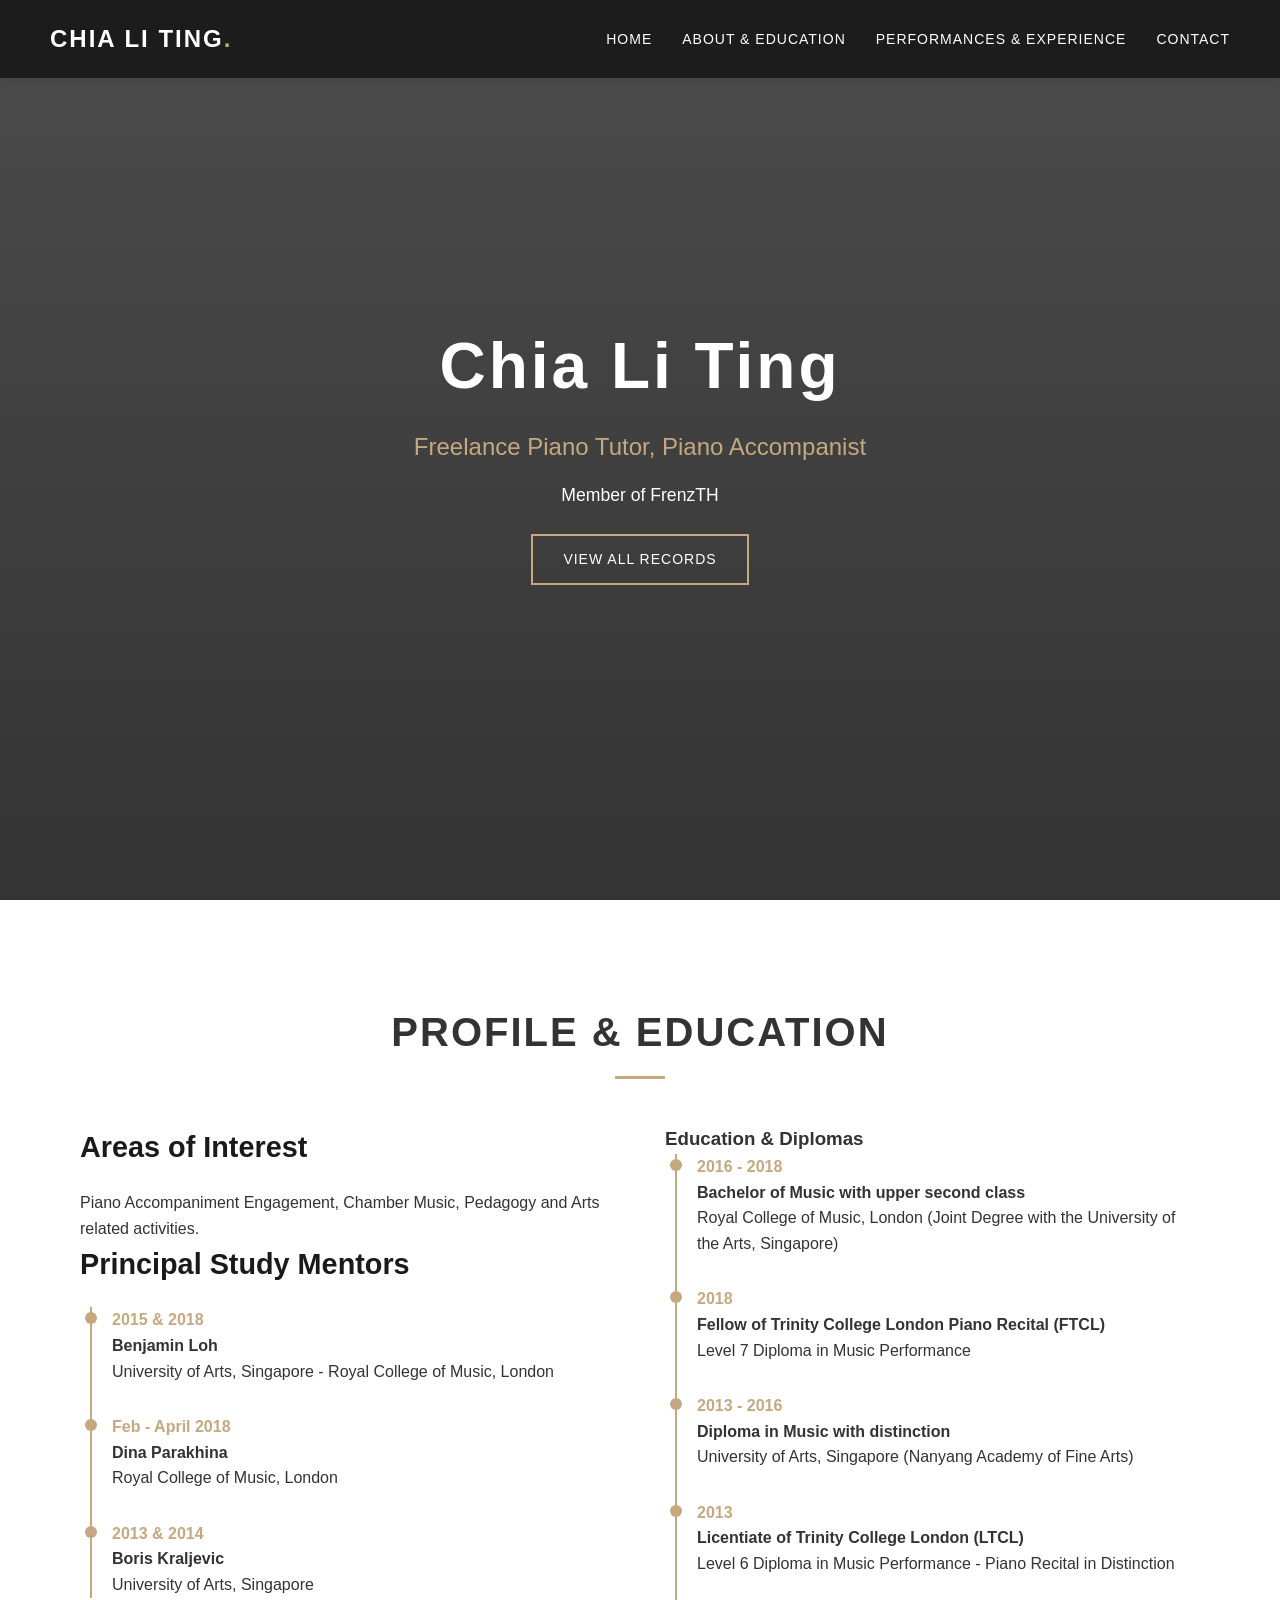
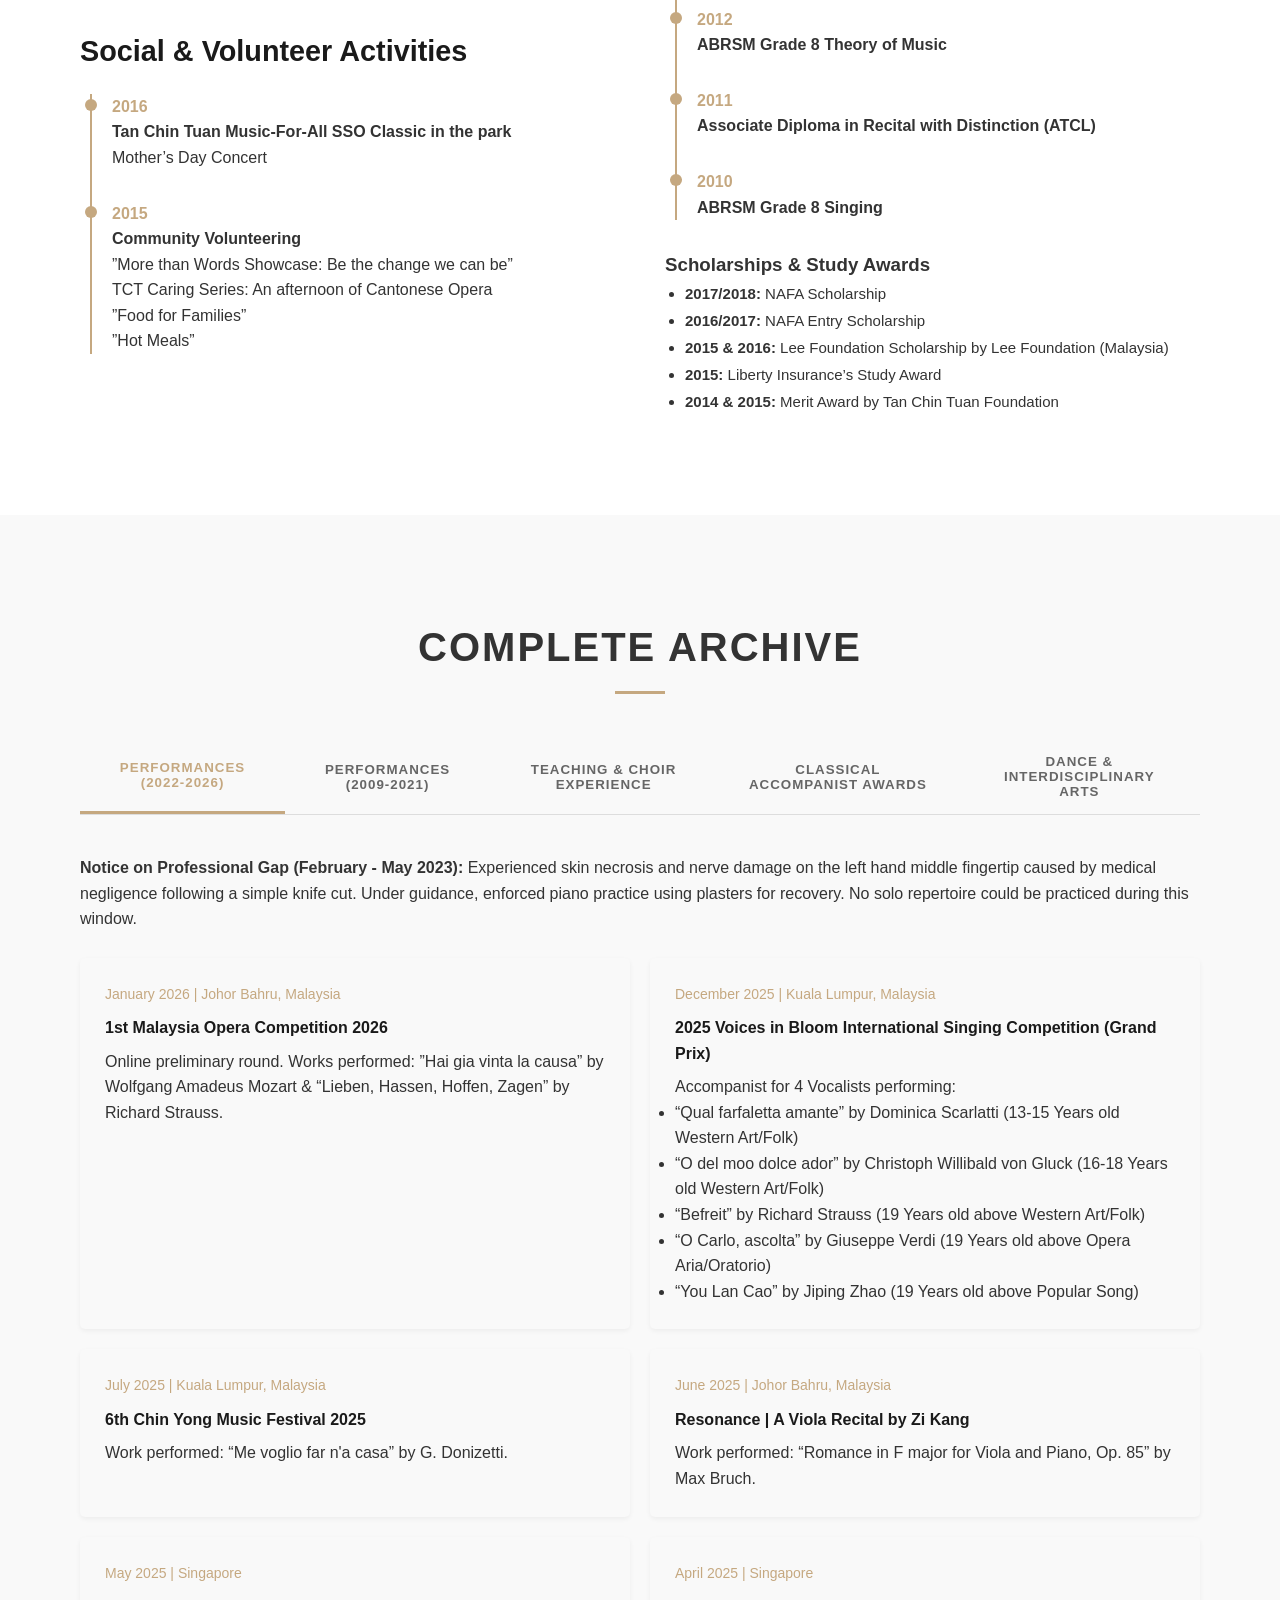
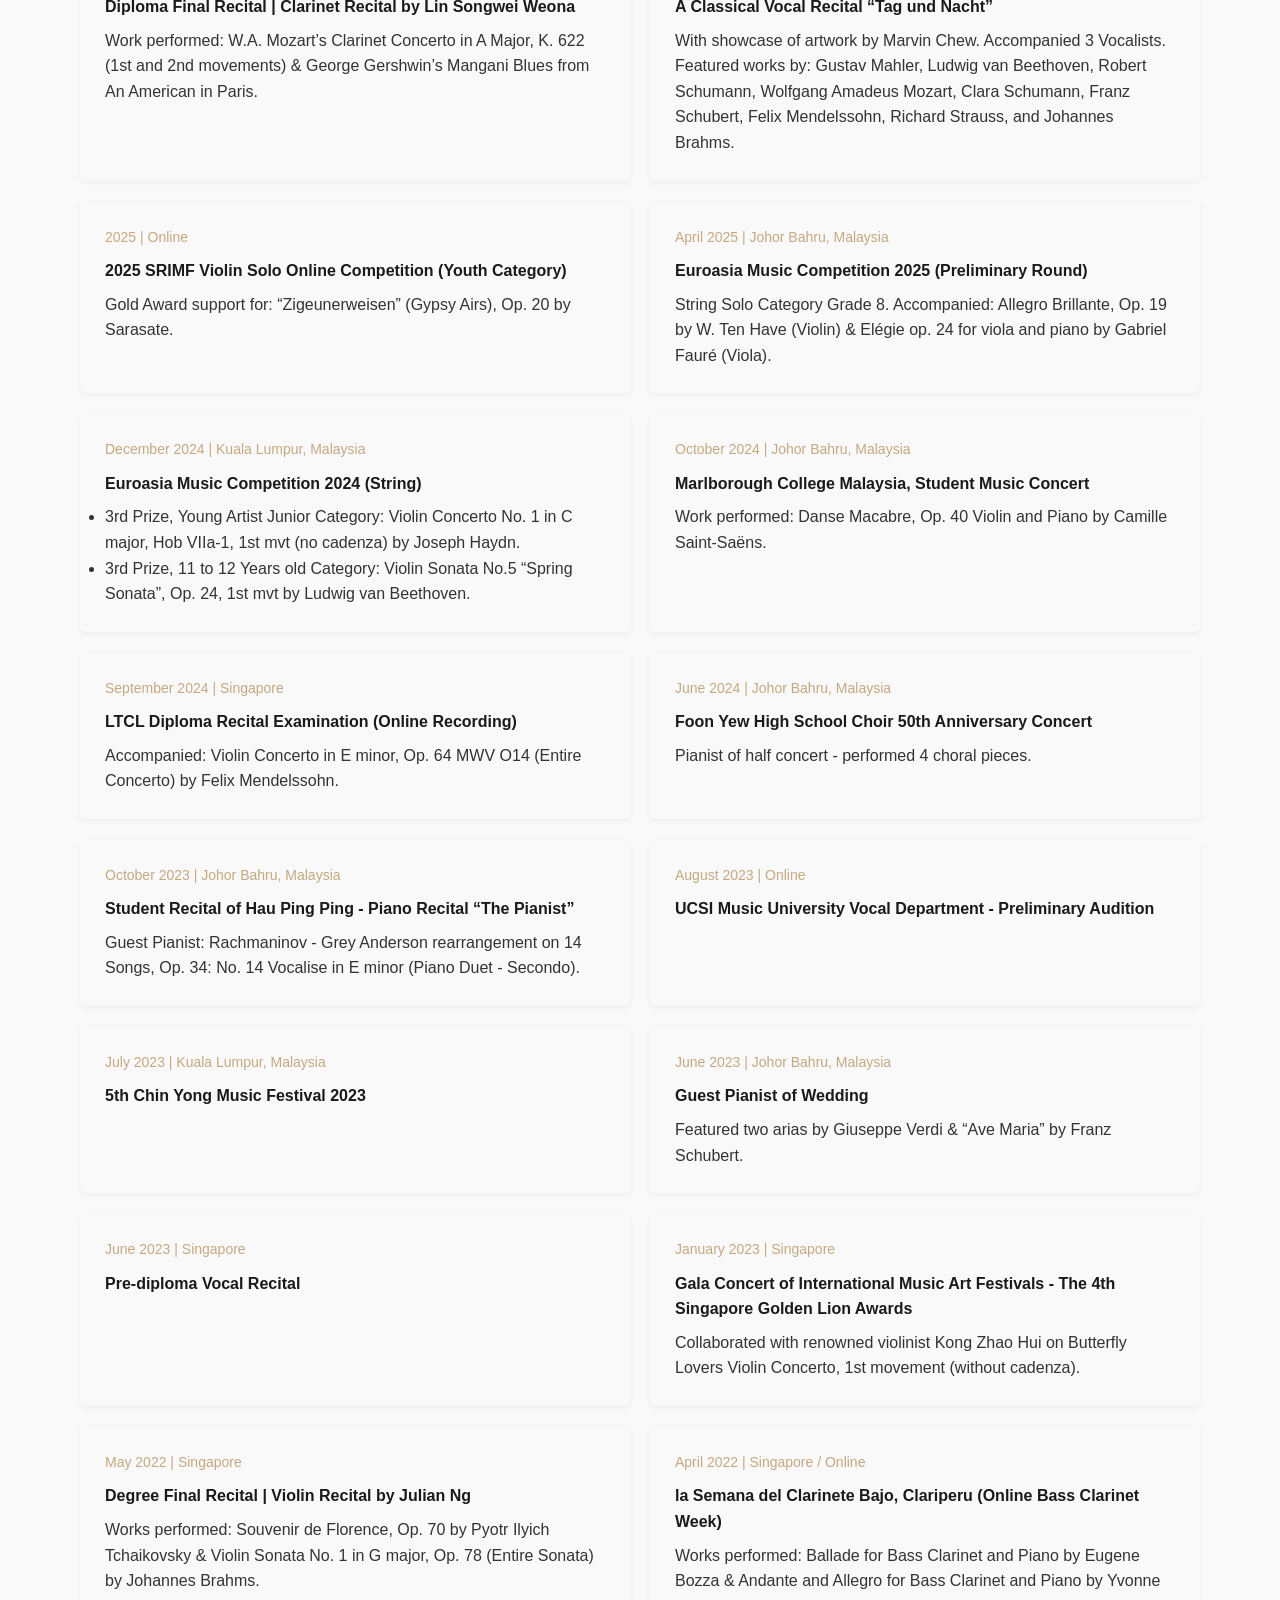
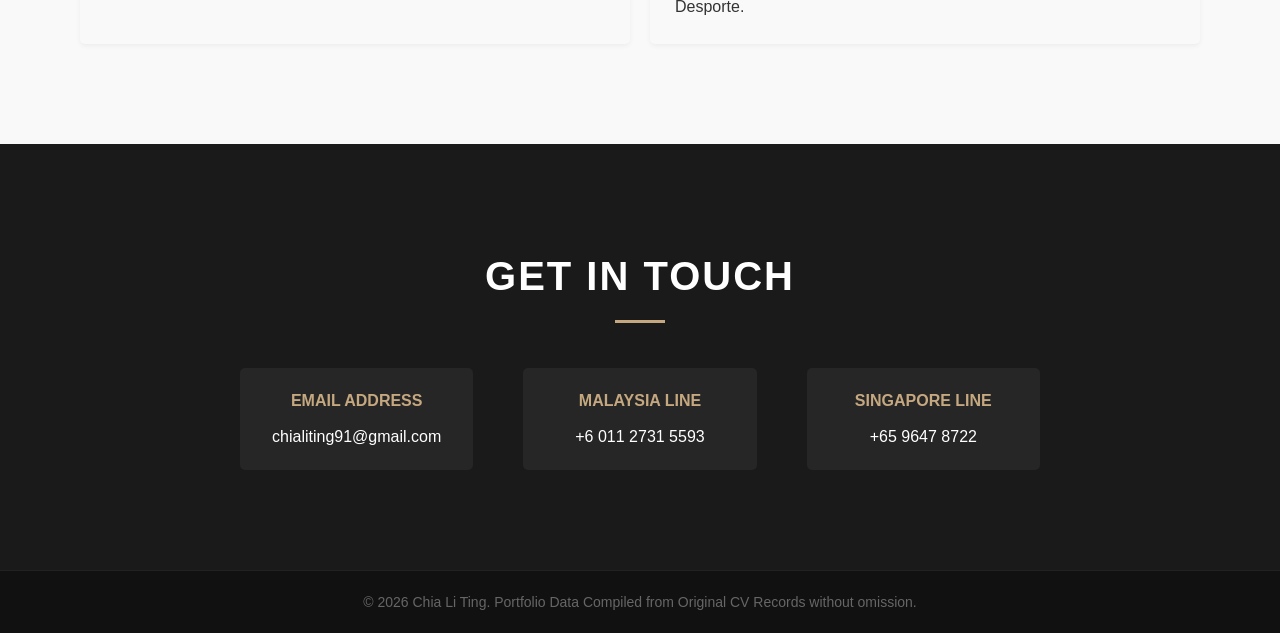
==== index.html @ 278cecd5 "Rename portfolio_lt.html to index.html" ====
<!DOCTYPE html>
<html lang="en">
<head>
    <meta charset="UTF-8">
    <meta name="viewport" content="width=device-width, initial-scale=1.0">
    <title>Chia Li Ting | Freelance Piano Tutor & Piano Accompanist</title>
    <link rel="stylesheet" href="portfolio_lt.css">
</head>
<body>

    <nav>
        <div class="logo">CHIA LI TING<span>.</span></div>
        <ul>
            <li><a href="#hero">Home</a></li>
            <li><a href="#about">About & Education</a></li>
            <li><a href="#portfolio">Performances & Experience</a></li>
            <li><a href="#contact">Contact</a></li>
        </ul>
    </nav>

    <section id="hero" class="hero">
        <div class="hero-content">
            <h1>Chia Li Ting</h1>
            <p>Freelance Piano Tutor, Piano Accompanist</p>
            <p style="font-size: 1.1rem; color: #fff; margin-top: -15px; margin-bottom: 25px;">Member of FrenzTH</p>
            <a href="#portfolio" class="btn">View All Records</a>
        </div>
    </section>

    <section id="about">
        <h2 class="section-title">Profile & Education</h2>
        <div class="about-container">
            <div class="about-text">
                <h3>Areas of Interest</h3>
                <p>Piano Accompaniment Engagement, Chamber Music, Pedagogy and Arts related activities.</p>
                
                <h3>Principal Study Mentors</h3>
                <div class="timeline" style="margin-top: 15px;">
                    <div class="timeline-item">
                        <span class="time">2015 & 2018</span>
                        <h4>Benjamin Loh</h4>
                        <p>University of Arts, Singapore - Royal College of Music, London</p>
                    </div>
                    <div class="timeline-item">
                        <span class="time">Feb - April 2018</span>
                        <h4>Dina Parakhina</h4>
                        <p>Royal College of Music, London</p>
                    </div>
                    <div class="timeline-item">
                        <span class="time">2013 & 2014</span>
                        <h4>Boris Kraljevic</h4>
                        <p>University of Arts, Singapore</p>
                    </div>
                </div>

                <h3>Social & Volunteer Activities</h3>
                <div class="timeline" style="margin-top: 15px;">
                    <div class="timeline-item">
                        <span class="time">2016</span>
                        <h4>Tan Chin Tuan Music-For-All SSO Classic in the park</h4>
                        <p>Mother’s Day Concert</p>
                    </div>
                    <div class="timeline-item">
                        <span class="time">2015</span>
                        <h4>Community Volunteering</h4>
                        <p>”More than Words Showcase: Be the change we can be”</p>
                        <p>TCT Caring Series: An afternoon of Cantonese Opera</p>
                        <p>”Food for Families”</p>
                        <p>”Hot Meals”</p>
                    </div>
                </div>
            </div>
            
            <div>
                <h3>Education & Diplomas</h3>
                <div class="timeline">
                    <div class="timeline-item">
                        <span class="time">2016 - 2018</span>
                        <h4>Bachelor of Music with upper second class</h4>
                        <p>Royal College of Music, London (Joint Degree with the University of the Arts, Singapore)</p>
                    </div>
                    <div class="timeline-item">
                        <span class="time">2018</span>
                        <h4>Fellow of Trinity College London Piano Recital (FTCL)</h4>
                        <p>Level 7 Diploma in Music Performance</p>
                    </div>
                    <div class="timeline-item">
                        <span class="time">2013 - 2016</span>
                        <h4>Diploma in Music with distinction</h4>
                        <p>University of Arts, Singapore (Nanyang Academy of Fine Arts)</p>
                    </div>
                    <div class="timeline-item">
                        <span class="time">2013</span>
                        <h4>Licentiate of Trinity College London (LTCL)</h4>
                        <p>Level 6 Diploma in Music Performance - Piano Recital in Distinction</p>
                    </div>
                    <div class="timeline-item">
                        <span class="time">2012</span>
                        <h4>ABRSM Grade 8 Theory of Music</h4>
                    </div>
                    <div class="timeline-item">
                        <span class="time">2011</span>
                        <h4>Associate Diploma in Recital with Distinction (ATCL)</h4>
                    </div>
                    <div class="timeline-item">
                        <span class="time">2010</span>
                        <h4>ABRSM Grade 8 Singing</h4>
                    </div>
                </div>

                <h3>Scholarships & Study Awards</h3>
                <ul style="margin-left: 20px; font-size: 15px; line-height: 1.8;">
                    <li><strong>2017/2018:</strong> NAFA Scholarship</li>
                    <li><strong>2016/2017:</strong> NAFA Entry Scholarship</li>
                    <li><strong>2015 & 2016:</strong> Lee Foundation Scholarship by Lee Foundation (Malaysia)</li>
                    <li><strong>2015:</strong> Liberty Insurance’s Study Award</li>
                    <li><strong>2014 & 2015:</strong> Merit Award by Tan Chin Tuan Foundation</li>
                </ul>
            </div>
        </div>
    </section>

    <section id="portfolio" style="background-color: var(--light-bg);">
        <h2 class="section-title">Complete Archive</h2>
        
        <div class="tabs-container">
            <div class="tabs">
                <button class="tab-btn active" onclick="openTab(event, 'collabs-26-22')">Performances (2022-2026)</button>
                <button class="tab-btn" onclick="openTab(event, 'collabs-21-09')">Performances (2009-2021)</button>
                <button class="tab-btn" onclick="openTab(event, 'teaching-choir')">Teaching & Choir Experience</button>
                <button class="tab-btn" onclick="openTab(event, 'classical-singing-awards')">Classical Accompanist Awards</button>
                <button class="tab-btn" onclick="openTab(event, 'dance-pop')">Dance & Interdisciplinary Arts</button>
            </div>

            <div id="collabs-26-22" class="tab-content active">
                <div class="alert-card">
                    <strong>Notice on Professional Gap (February - May 2023):</strong> Experienced skin necrosis and nerve damage on the left hand middle fingertip caused by medical negligence following a simple knife cut. Under guidance, enforced piano practice using plasters for recovery. No solo repertoire could be practiced during this window.
                </div>
                <br>
                <div class="grid-list">
                    <div class="card">
                        <div class="card-meta">January 2026 | Johor Bahru, Malaysia</div>
                        <h4>1st Malaysia Opera Competition 2026</h4>
                        <p>Online preliminary round. Works performed: ”Hai gia vinta la causa” by Wolfgang Amadeus Mozart & “Lieben, Hassen, Hoffen, Zagen” by Richard Strauss.</p>
                    </div>
                    <div class="card">
                        <div class="card-meta">December 2025 | Kuala Lumpur, Malaysia</div>
                        <h4>2025 Voices in Bloom International Singing Competition (Grand Prix)</h4>
                        <p>Accompanist for 4 Vocalists performing:</p>
                        <ul>
                            <li>“Qual farfaletta amante” by Dominica Scarlatti (13-15 Years old Western Art/Folk)</li>
                            <li>“O del moo dolce ador” by Christoph Willibald von Gluck (16-18 Years old Western Art/Folk)</li>
                            <li>“Befreit” by Richard Strauss (19 Years old above Western Art/Folk)</li>
                            <li>“O Carlo, ascolta” by Giuseppe Verdi (19 Years old above Opera Aria/Oratorio)</li>
                            <li>“You Lan Cao” by Jiping Zhao (19 Years old above Popular Song)</li>
                        </ul>
                    </div>
                    <div class="card">
                        <div class="card-meta">July 2025 | Kuala Lumpur, Malaysia</div>
                        <h4>6th Chin Yong Music Festival 2025</h4>
                        <p>Work performed: “Me voglio far n'a casa” by G. Donizetti.</p>
                    </div>
                    <div class="card">
                        <div class="card-meta">June 2025 | Johor Bahru, Malaysia</div>
                        <h4>Resonance | A Viola Recital by Zi Kang</h4>
                        <p>Work performed: “Romance in F major for Viola and Piano, Op. 85” by Max Bruch.</p>
                    </div>
                    <div class="card">
                        <div class="card-meta">May 2025 | Singapore</div>
                        <h4>Diploma Final Recital | Clarinet Recital by Lin Songwei Weona</h4>
                        <p>Work performed: W.A. Mozart’s Clarinet Concerto in A Major, K. 622 (1st and 2nd movements) & George Gershwin’s Mangani Blues from An American in Paris.</p>
                    </div>
                    <div class="card">
                        <div class="card-meta">April 2025 | Singapore</div>
                        <h4>A Classical Vocal Recital “Tag und Nacht”</h4>
                        <p>With showcase of artwork by Marvin Chew. Accompanied 3 Vocalists. Featured works by: Gustav Mahler, Ludwig van Beethoven, Robert Schumann, Wolfgang Amadeus Mozart, Clara Schumann, Franz Schubert, Felix Mendelssohn, Richard Strauss, and Johannes Brahms.</p>
                    </div>
                    <div class="card">
                        <div class="card-meta">2025 | Online</div>
                        <h4>2025 SRIMF Violin Solo Online Competition (Youth Category)</h4>
                        <p>Gold Award support for: “Zigeunerweisen” (Gypsy Airs), Op. 20 by Sarasate.</p>
                    </div>
                    <div class="card">
                        <div class="card-meta">April 2025 | Johor Bahru, Malaysia</div>
                        <h4>Euroasia Music Competition 2025 (Preliminary Round)</h4>
                        <p>String Solo Category Grade 8. Accompanied: Allegro Brillante, Op. 19 by W. Ten Have (Violin) & Elégie op. 24 for viola and piano by Gabriel Fauré (Viola).</p>
                    </div>
                    <div class="card">
                        <div class="card-meta">December 2024 | Kuala Lumpur, Malaysia</div>
                        <h4>Euroasia Music Competition 2024 (String)</h4>
                        <ul>
                            <li>3rd Prize, Young Artist Junior Category: Violin Concerto No. 1 in C major, Hob VIIa-1, 1st mvt (no cadenza) by Joseph Haydn.</li>
                            <li>3rd Prize, 11 to 12 Years old Category: Violin Sonata No.5 “Spring Sonata”, Op. 24, 1st mvt by Ludwig van Beethoven.</li>
                        </ul>
                    </div>
                    <div class="card">
                        <div class="card-meta">October 2024 | Johor Bahru, Malaysia</div>
                        <h4>Marlborough College Malaysia, Student Music Concert</h4>
                        <p>Work performed: Danse Macabre, Op. 40 Violin and Piano by Camille Saint-Saëns.</p>
                    </div>
                    <div class="card">
                        <div class="card-meta">September 2024 | Singapore</div>
                        <h4>LTCL Diploma Recital Examination (Online Recording)</h4>
                        <p>Accompanied: Violin Concerto in E minor, Op. 64 MWV O14 (Entire Concerto) by Felix Mendelssohn.</p>
                    </div>
                    <div class="card">
                        <div class="card-meta">June 2024 | Johor Bahru, Malaysia</div>
                        <h4>Foon Yew High School Choir 50th Anniversary Concert</h4>
                        <p>Pianist of half concert - performed 4 choral pieces.</p>
                    </div>
                    <div class="card">
                        <div class="card-meta">October 2023 | Johor Bahru, Malaysia</div>
                        <h4>Student Recital of Hau Ping Ping - Piano Recital “The Pianist”</h4>
                        <p>Guest Pianist: Rachmaninov - Grey Anderson rearrangement on 14 Songs, Op. 34: No. 14 Vocalise in E minor (Piano Duet - Secondo).</p>
                    </div>
                    <div class="card">
                        <div class="card-meta">August 2023 | Online</div>
                        <h4>UCSI Music University Vocal Department - Preliminary Audition</h4>
                    </div>
                    <div class="card">
                        <div class="card-meta">July 2023 | Kuala Lumpur, Malaysia</div>
                        <h4>5th Chin Yong Music Festival 2023</h4>
                    </div>
                    <div class="card">
                        <div class="card-meta">June 2023 | Johor Bahru, Malaysia</div>
                        <h4>Guest Pianist of Wedding</h4>
                        <p>Featured two arias by Giuseppe Verdi & “Ave Maria” by Franz Schubert.</p>
                    </div>
                    <div class="card">
                        <div class="card-meta">June 2023 | Singapore</div>
                        <h4>Pre-diploma Vocal Recital</h4>
                    </div>
                    <div class="card">
                        <div class="card-meta">January 2023 | Singapore</div>
                        <h4>Gala Concert of International Music Art Festivals - The 4th Singapore Golden Lion Awards</h4>
                        <p>Collaborated with renowned violinist Kong Zhao Hui on Butterfly Lovers Violin Concerto, 1st movement (without cadenza).</p>
                    </div>
                    <div class="card">
                        <div class="card-meta">May 2022 | Singapore</div>
                        <h4>Degree Final Recital | Violin Recital by Julian Ng</h4>
                        <p>Works performed: Souvenir de Florence, Op. 70 by Pyotr Ilyich Tchaikovsky & Violin Sonata No. 1 in G major, Op. 78 (Entire Sonata) by Johannes Brahms.</p>
                    </div>
                    <div class="card">
                        <div class="card-meta">April 2022 | Singapore / Online</div>
                        <h4>la Semana del Clarinete Bajo, Clariperu (Online Bass Clarinet Week)</h4>
                        <p>Works performed: Ballade for Bass Clarinet and Piano by Eugene Bozza & Andante and Allegro for Bass Clarinet and Piano by Yvonne Desporte.</p>
                    </div>
                </div>
            </div>

            <div id="collabs-21-09" class="tab-content">
                <div class="grid-list">
                    <div class="card">
                        <div class="card-meta">2021 | Singapore</div>
                        <h4>A level Music Examination</h4>
                        <p>Works performed: Clarinet Concerto No. 1, Op. 36 by Franz Krommer & Clarinet Sonata, Op. 38 by Felix Draeseke.</p>
                    </div>
                    <div class="card">
                        <div class="card-meta">May 2020 | Singapore</div>
                        <h4>Degree Final Recital | Violin Recital by Nattawat Luantampol</h4>
                        <p>Works performed: Violin Concerto in D major, Op. 35 (Entire Concerto) by Piotr Ilyich Tchaikovsky & Violin Sonata No. 7 in C minor, Op. 30 No. 2 (Entire Sonata) by Ludwig van Beethoven.</p>
                    </div>
                    <div class="card">
                        <div class="card-meta">January 2020 | Singapore</div>
                        <h4>NAFA Chamber Platform</h4>
                        <p>Work performed: Suite from L’Histoire du soldat (A Soldier’s Tale) by Igor Stravinsky.</p>
                    </div>
                    <div class="card">
                        <div class="card-meta">August 2019 | Singapore</div>
                        <h4>New Music Concert | New Horizons</h4>
                        <ul>
                            <li>Harpsichordist: Septet for cembalo, flute, 2 clarinets, violin, viola and cello by Schnittke.</li>
                            <li>Soloist: Ego for solo piano and ensemble by Goi Ywei Chern.</li>
                        </ul>
                    </div>
                    <div class="card">
                        <div class="card-meta">May 2019 | Singapore</div>
                        <h4>Vocal Recital | “The Ascending Larks”</h4>
                        <p>Collaborated with 6 vocalists featuring Italian, French and Czech Arias, Italian Art Songs, Chinese Art Songs, Korean Art Song and English Art Song.</p>
                    </div>
                    <div class="card">
                        <div class="card-meta">May 2019 | Singapore</div>
                        <h4>Violin Examination</h4>
                        <p>Works performed: Rhapsody No. 1 for Violin and Piano by Béla Bartók & Violin Concerto in D minor, Op. 47 (Entire Concerto) by Jean Sibelius.</p>
                    </div>
                    <div class="card">
                        <div class="card-meta">January 2019 | Singapore</div>
                        <h4>NAFA-Kris Foundation Fund Concerto Competition (Final)</h4>
                        <p>Piano Concerto in G major, M. 83 by Maurice Ravel.</p>
                    </div>
                    <div class="card">
                        <div class="card-meta">December 2018 | Singapore</div>
                        <h4>Chamber Recital Series - Contrasts</h4>
                        <p>Works performed:</p>
                        <ul>
                            <li>Trio for Clarinet, Violin and Piano in G minor by Aram Khachaturian</li>
                            <li>Contrasts (Sz. 111, BB 116) by Béla Bartók</li>
                            <li>Suite for Violin, Clarinet and Piano, Op. 156b by Darius Milhaud</li>
                            <li>Hands Held by David John Roche</li>
                            <li>Trio for Clarinet, Violin, and Piano & Shopping Centre in December by Goi Ywei Chern</li>
                        </ul>
                    </div>
                    <div class="card">
                        <div class="card-meta">November 2018 | Singapore</div>
                        <h4>Voce Di Mare Annual Concert</h4>
                        <p>Featured 3 choir songs, including “Yellow River Cantata”, accompanied by 2 pianos, by Sin Sing Hai (Secondo).</p>
                    </div>
                    <div class="card">
                        <div class="card-meta">September 2018 | Singapore</div>
                        <h4>NAFA String Music Platform</h4>
                        <p>Work performed: Carmen Fantasy, Op. 25 by Pablo de Sarasate.</p>
                    </div>
                    <div class="card">
                        <div class="card-meta">January 2018 | Singapore</div>
                        <h4>NAFA Music Platform (String)</h4>
                        <p>Work performed: Piano Trio No.2 in E minor, Op. 67, 4th movement: Allegretto by Dmitri Shostakovich.</p>
                    </div>
                    <div class="card">
                        <div class="card-meta">September 2017 | Singapore</div>
                        <h4>NAFA New Composition Music Platform</h4>
                        <p>Work performed: I Felt A Funeral, In My Brain by Goi Ywei Chern (Voice & Prepared Piano).</p>
                    </div>
                    <div class="card">
                        <div class="card-meta">June 2017 | Singapore</div>
                        <h4>Sensory Overture Vol I (Presented by AEIOU)</h4>
                        <p>Culinary and Musical Gala Vocal Recital with 5 vocalists. Featured Italian, French and German Art Songs, and Arias by W.A. Mozart, Giacomo Puccini, Luigi Denza, and Georges Bizet.</p>
                    </div>
                    <div class="card">
                        <div class="card-meta">May 2017 | Singapore</div>
                        <h4>Tan Hooi Song Concert</h4>
                        <p>Accompanied: “Se il mio nome” (Il Barbiere di Siviglia), “Maria” (West Side Story), and “Quanto e Bella, quanto e Cara” (L’elisir d’amore).</p>
                    </div>
                    <div class="card">
                        <div class="card-meta">January 2017 | Singapore</div>
                        <h4>NAFA-Kris Foundation Fund Concerto Competition</h4>
                        <p><strong>Grand Prize:</strong> Rhapsody No.1 by Béla Bartók.</p>
                    </div>
                    <div class="card">
                        <div class="card-meta">2014 | Johor Bahru, Malaysia</div>
                        <h4>Johor Bahru Chamber Choir 15th Anniversary Concert</h4>
                        <p>Guest pianist for the entire concert framework.</p>
                    </div>
                    <div class="card">
                        <div class="card-meta">2013 - 2016 | NAFA Internal Activities</div>
                        <h4>Nanyang Academy of Fine Arts Internal Showcase Portfolio</h4>
                        <ul>
                            <li>2013 & 2014: The Joy of Playing Together (Piano Duet)</li>
                            <li>Concert Series: Les Biches (Chorus Member)</li>
                            <li>“Gala: Viva Verdi!” (Chorus Member)</li>
                            <li>2014 & 2015: Music Platform - Diploma & Degree High Scorers - Arabesque in C major, Op. 18 by Robert Schumann</li>
                            <li>The Joy of Playing Together (Piano Eight Hands)</li>
                            <li>Concert Series: Magnificat in D major, BWV 243 by J.S. Bach (Harpsichordist)</li>
                            <li>New music concert series: Amazon</li>
                            <li>2015 & 2016: The Joy of Playing Together - Transcendental Etudes, S. 139: No. 9 “Ricordanza” by Franz Liszt</li>
                            <li>Gloria in excelsis Deo, BWV 191 by J.S. Bach (Chorus Member and rehearsal pianist)</li>
                            <li>“Carmen” by Georges Bizet (Rehearsal pianist)</li>
                            <li>2016: NAFA High Scorer’s Concert - The Green Hill by Bert Appermont (Euphonium)</li>
                            <li>NAFA String Music Platform - Intermezzo and Scherzo from FAE Sonata for Violin and Piano by R. Schumann and J. Brahms</li>
                        </ul>
                    </div>
                    <div class="card">
                        <div class="card-meta">Historical Solo & Vocal Recitals (2011 - 2013)</div>
                        <h4>Recital Foundations</h4>
                        <ul>
                            <li>2013: Chia Li Ting’s Piano Recital</li>
                            <li>2012: Vocal Recital | Xavier Kee’s (Baritone) Solo Recital</li>
                            <li>2011: Vocal Recital | Raymond Lee (Tenor) Solo Recital</li>
                        </ul>
                    </div>
                </div>
            </div>

            <div id="teaching-choir" class="tab-content">
                <div class="grid-list">
                    <div class="card">
                        <div class="card-meta">2021 - Present | Singapore & Malaysia</div>
                        <h4>Private Piano Tutor</h4>
                        <p>Instruction conducted inside students' personal residences. Specializations include specialized piano pedagogy, violin student examination accompaniment, and specific coaching for the ABRSM Aural Section module metrics.</p>
                    </div>
                    <div class="card">
                        <div class="card-meta">2018 - 2021 | Singapore</div>
                        <h4>Yamaha Music School Singapore</h4>
                        <p>Institutional Piano Instructor.</p>
                    </div>
                    <div class="card">
                        <div class="card-meta">2013 - 2014 | Singapore</div>
                        <h4>Amoroso Music School</h4>
                        <p>Music Teacher.</p>
                    </div>
                    <div class="card">
                        <div class="card-meta">2011 - 2013 | Johor Bahru, Malaysia</div>
                        <h4>Twelve Notes Music School</h4>
                        <p>Music Teacher.</p>
                    </div>
                    <div class="card">
                        <div class="card-meta">2010 - 2012 | Johor Bahru, Malaysia</div>
                        <h4>Clavier and Opus</h4>
                        <p>Music Instructor.</p>
                    </div>
                    <div class="card">
                        <div class="card-meta">2010 - 2012 | Johor Bahru, Malaysia</div>
                        <h4>Southern Music School</h4>
                        <p>Music Instructor.</p>
                    </div>
                    <div class="card">
                        <div class="card-meta">2014 - 2020 | Singapore & Malaysia Choral History</div>
                        <h4>Choir Rehearsal Pianist Positions</h4>
                        <ul>
                            <li>2017 - 2020: Art Star Choir, Singapore</li>
                            <li>2014 - 2020: Voce di Mare, Singapore</li>
                            <li>2014 - 2017: Choir of Singapore Hainan Hwee Kuan</li>
                            <li>2010 - 2011: Choir of Hakka Association, Johor Bahru, Malaysia</li>
                            <li>2010 - 2011: Greenhill Male Choir, Johor Bahru, Malaysia</li>
                            <li>2009 - 2011: Crescendo Voices (Choir Member)</li>
                        </ul>
                    </div>
                </div>
            </div>

            <div id="classical-singing-awards" class="tab-content">
                <div class="grid-list">
                    <div class="card">
                        <div class="card-meta">2016 | Competition Finalist</div>
                        <h4>UCSI University International Piano Festival & Competition</h4>
                        <p>Finalist in the prestigious Young Artist Category.</p>
                    </div>
                    <div class="card">
                        <div class="card-meta">2009 - 2018 | Multi-Stage National Tracking</div>
                        <h4>Malaysia National Art Songs Singing Competition (Accompanist Framework)</h4>
                        <p>Accompanied singers through full competition configurations across consecutive years:</p>
                        <ul>
                            <li>Preliminary Round - South, North, Central of West Malaysia and East Malaysia Regional Auditions</li>
                            <li>Semi Final Round - Core content matching 1 Western Art Song and 1 Chinese Art Song</li>
                            <li>Final Round - Core content matching 1 Opera Aria and 1 Malaysia Art Song</li>
                            <li>Championship - 1 Free choice implementation</li>
                        </ul>
                    </div>
                    <div class="card">
                        <div class="card-meta">2013 | Regional Distinction</div>
                        <h4>39th Malaysia National Classical Singing Competition (South Region)</h4>
                        <p><strong>Best Accompanist Award</strong> - Organized by Persatuan Nyanyian Korus Viva Muar Johor.</p>
                    </div>
                    <div class="card">
                        <div class="card-meta">2011 | National Distinction</div>
                        <h4>37th Malaysia National Classical Singing Competition</h4>
                        <p><strong>Best Accompanist Award</strong> - Organized by Pertubuhan Nyanyian Rainbow Miri.</p>
                    </div>
                    <div class="card">
                        <div class="card-meta">2009 | National Distinction</div>
                        <h4>35th Malaysia National Classical Singing Competition</h4>
                        <p><strong>Best Accompanist Award</strong> - Organized by Persakutuan Soka Gakkai Malaysia and Pertubuhan Peminat Muzik Johor Bahru.</p>
                    </div>
                    <div class="card">
                        <div class="card-meta">2006 - 2009 | Regional Scholastic Tracking</div>
                        <h4>“MASE” Cup Chinese Independent Schools Chinese Art Songs Singing Competition</h4>
                        <p><strong>Best Accompanist Award</strong> - Spanning the States of Johor, Malacca, and Negeri Sembilan, Malaysia.</p>
                    </div>
                    <div class="card">
                        <div class="card-meta">2006, 2008 & 2009 | Solo and Chorus Accomplishments</div>
                        <h4>National Singing Group Merits</h4>
                        <ul>
                            <li>1st, 3rd, and 4th “Sim Kuang Ming” Cup National Solo Singing Competition (For Secondary School Students)</li>
                            <li>2009: Gold Diploma – Level 1 (Chorus singing in Youth Category) arranged by The Malaysian Choral Eisteddfod</li>
                            <li>2010: Bronze Prize - Pop acapella championship by The Acapella Society Singapore</li>
                        </ul>
                    </div>
                </div>
            </div>

            <div id="dance-pop" class="tab-content">
                <div class="grid-list">
                    <div class="card">
                        <div class="card-meta">2025 Competition Placing</div>
                        <h4>9th Crystal Dance Championship 2025</h4>
                        <ul>
                            <li>Champion | Solo Medalist 35 Years & above - Cha cha & Rumba</li>
                            <li>5th Placing | Solo Rank Medallist 14 years & above - Rumba</li>
                            <li>6th Placing | Solo Rank Medallist 14 years & above - Cha Cha</li>
                        </ul>
                    </div>
                    <div class="card">
                        <div class="card-meta">2024 Competition Placing</div>
                        <h4>8th Crystal Dance Championship 2024</h4>
                        <ul>
                            <li>Champion | Solo Rank Medallist 16 years & above - Cha Cha</li>
                            <li>5th Placing | Solo Rank Medallist 16 years & above - Rumba</li>
                            <li>4th Placing | Solo Medallist 17 years & above - Cha Cha & Rumba</li>
                            <li>Amateur Award - Latin Dancing Bronze Honours</li>
                        </ul>
                    </div>
                    <div class="card">
                        <div class="card-meta">2023 Competition Placing</div>
                        <h4>The DansConnection Open 2023</h4>
                        <ul>
                            <li>Merit Award | Solo Grading Medallist Adult - Cha Cha & Rumba</li>
                            <li>Merit Award | Solo Grading Open Adult - Rumba</li>
                        </ul>
                    </div>
                    <div class="card">
                        <div class="card-meta">2023 Competition Placing</div>
                        <h4>Johor Hibiscus Open Dancesport Championship 2023</h4>
                        <ul>
                            <li>Merit Award | Solo Open Grading Adult - Cha Cha</li>
                            <li>Merit Award | Solo Medallist Grading Adult - Rumba</li>
                            <li>Bronze | Solo Open Grading Adult - Rumba</li>
                        </ul>
                    </div>
                    <div class="card">
                        <div class="card-meta">2022 Competition Placing</div>
                        <h4>6th Crystal Dance Championship 2022</h4>
                        <ul>
                            <li>6th Placing | Solo Medallist 31 years & above - Cha Cha</li>
                            <li>6th Placing | Solo Open 31 years & above - Cha Cha</li>
                        </ul>
                    </div>
                    <div class="card">
                        <div class="card-meta">2024 - Present | Digital Production & Audio Media</div>
                        <h4>Media and Alternate Collaborations</h4>
                        <ul>
                            <li>Pianist for YouTube Channel of Vocalist “Huang Ronghai”</li>
                            <li>April 2025: Interviewed on Spotify Podcast: “The career and Entrepreneurship as a music teacher and piano accompanist”</li>
                            <li>2024 to present: Chinese New Year Song Production with Pop Singer Group <strong>FrenzTH</strong></li>
                        </ul>
                    </div>
                </div>
            </div>
        </div>
    </section>

    <section id="contact" class="contact">
        <h2 class="section-title">Get In Touch</h2>
        <div class="contact-info">
            <div class="contact-item">
                <h4>Email Address</h4>
                <p><a href="mailto:chialiting91@gmail.com" style="color: white; text-decoration: none;">chialiting91@gmail.com</a></p>
            </div>
            <div class="contact-item">
                <h4>Malaysia Line</h4>
                <p>+6 011 2731 5593</p>
            </div>
            <div class="contact-item">
                <h4>Singapore Line</h4>
                <p>+65 9647 8722</p>
            </div>
        </div>
    </section>

    <footer>
        <p>&copy; 2026 Chia Li Ting. Portfolio Data Compiled from Original CV Records without omission.</p>
    </footer>

    <script>
        function openTab(evt, tabName) {
            var i, tabcontent, tablinks;
            tabcontent = document.getElementsByClassName("tab-content");
            for (i = 0; i < tabcontent.length; i++) {
                tabcontent[i].style.display = "none";
                tabcontent[i].classList.remove("active");
            }
            tablinks = document.getElementsByClassName("tab-btn");
            for (i = 0; i < tablinks.length; i++) {
                tablinks[i].classList.remove("active");
            }
            document.getElementById(tabName).style.display = "block";
            document.getElementById(tabName).classList.add("active");
            evt.currentTarget.classList.add("active");
        }
    </script>
</body>
</html>
---- portfolio_lt.css ----
:root {
    --primary-color: #1a1a1a;
    --secondary-color: #c5a880; /* Elegant gold accent */
    --text-color: #333333;
    --light-bg: #f9f9f9;
    --white: #ffffff;
    --gray: #666666;
}

* {
    margin: 0;
    padding: 0;
    box-sizing: border-box;
    font-family: 'Segoe UI', Tahoma, Geneva, Verdana, sans-serif;
    scroll-behavior: smooth;
}

body {
    color: var(--text-color);
    line-height: 1.6;
    background-color: var(--white);
}

/* Navigation */
nav {
    position: fixed;
    top: 0;
    width: 100%;
    background-color: rgba(26, 26, 26, 0.95);
    padding: 20px 50px;
    display: flex;
    justify-content: space-between;
    align-items: center;
    z-index: 1000;
    box-shadow: 0 2px 10px rgba(0,0,0,0.1);
}

.logo {
    color: var(--white);
    font-size: 24px;
    font-weight: bold;
    letter-spacing: 2px;
}

.logo span {
    color: var(--secondary-color);
}

nav ul {
    display: flex;
    list-style: none;
}

nav ul li {
    margin-left: 30px;
}

nav ul li a {
    color: var(--white);
    text-decoration: none;
    font-size: 14px;
    text-transform: uppercase;
    letter-spacing: 1px;
    transition: color 0.3s;
}

nav ul li a:hover {
    color: var(--secondary-color);
}

/* Hero Section */
.hero {
    height: 100vh;
    background: linear-gradient(rgba(0, 0, 0, 0.7), rgba(0, 0, 0, 0.8)), url('https://images.unsplash.com/photo-1520523839897-bd0b52f945a0?q=80&w=1920') no-repeat center center/cover;
    display: flex;
    align-items: center;
    justify-content: center;
    text-align: center;
    color: var(--white);
    padding: 0 20px;
}

.hero-content h1 {
    font-size: 4rem;
    margin-bottom: 10px;
    letter-spacing: 3px;
}

.hero-content p {
    font-size: 1.5rem;
    color: var(--secondary-color);
    margin-bottom: 30px;
    font-weight: 300;
}

.btn {
    display: inline-block;
    padding: 12px 30px;
    background-color: transparent;
    color: var(--white);
    border: 2px solid var(--secondary-color);
    text-decoration: none;
    text-transform: uppercase;
    font-size: 14px;
    letter-spacing: 1px;
    transition: all 0.3s ease;
}

.btn:hover {
    background-color: var(--secondary-color);
    color: var(--primary-color);
}

/* Section Global Settings */
section {
    padding: 100px 80px;
}

.section-title {
    text-align: center;
    font-size: 2.5rem;
    margin-bottom: 60px;
    position: relative;
    text-transform: uppercase;
    letter-spacing: 2px;
}

.section-title::after {
    content: '';
    position: absolute;
    bottom: -15px;
    left: 50%;
    transform: translateX(-50%);
    width: 50px;
    height: 3px;
    background-color: var(--secondary-color);
}

/* About & Education */
.about-container {
    display: grid;
    grid-template-columns: 1fr 1fr;
    gap: 50px;
    max-width: 1200px;
    margin: 0 auto;
}

.about-text h3 {
    font-size: 1.8rem;
    margin-bottom: 20px;
    color: var(--primary-color);
}

.interests-tags {
    margin-top: 20px;
}

.tag {
    display: inline-block;
    background-color: var(--light-bg);
    padding: 6px 15px;
    margin: 5px;
    border-radius: 20px;
    font-size: 14px;
    border: 1px solid #ddd;
}

/* Timeline / Education Styling */
.timeline {
    border-left: 2px solid var(--secondary-color);
    padding-left: 20px;
    margin-left: 10px;
}

.timeline-item {
    position: relative;
    margin-bottom: 30px;
}

.timeline-item::before {
    content: '';
    position: absolute;
    left: -27px;
    top: 5px;
    width: 12px;
    height: 12px;
    border-radius: 50%;
    background-color: var(--secondary-color);
}

.time {
    font-weight: bold;
    color: var(--secondary-color);
}

/* Experience & Achievements Tabs */
.tabs-container {
    max-width: 1200px;
    margin: 0 auto;
}

.tabs {
    display: flex;
    justify-content: center;
    list-style: none;
    margin-bottom: 40px;
    border-bottom: 1px solid #ddd;
}

.tab-btn {
    padding: 15px 30px;
    cursor: pointer;
    font-weight: bold;
    text-transform: uppercase;
    letter-spacing: 1px;
    background: none;
    border: none;
    color: var(--gray);
    transition: all 0.3s;
}

.tab-btn.active, .tab-btn:hover {
    color: var(--secondary-color);
    border-bottom: 3px solid var(--secondary-color);
}

.tab-content {
    display: none;
}

.tab-content.active {
    display: block;
}

.grid-list {
    display: grid;
    grid-template-columns: 1fr 1fr;
    gap: 20px;
}

.card {
    background-color: var(--light-bg);
    padding: 25px;
    border-radius: 5px;
    box-shadow: 0 2px 5px rgba(0,0,0,0.05);
}

.card h4 {
    color: var(--primary-color);
    margin-bottom: 8px;
}

.card-meta {
    font-size: 14px;
    color: var(--secondary-color);
    margin-bottom: 10px;
    font-weight: 500;
}

/* Contact Section */
.contact {
    background-color: var(--primary-color);
    color: var(--white);
    text-align: center;
}

.contact .section-title {
    color: var(--white);
}

.contact-info {
    display: flex;
    justify-content: center;
    gap: 50px;
    flex-wrap: wrap;
    max-width: 800px;
    margin: 0 auto;
}

.contact-item {
    flex: 1;
    min-width: 200px;
    background: rgba(255,255,255,0.05);
    padding: 20px;
    border-radius: 5px;
}

.contact-item h4 {
    color: var(--secondary-color);
    margin-bottom: 10px;
    text-transform: uppercase;
}

.contact-item p {
    font-size: 16px;
}

footer {
    background-color: #111;
    color: var(--gray);
    text-align: center;
    padding: 20px;
    font-size: 14px;
    border-top: 1px solid #222;
}

/* Responsive Design */
@media (max-width: 968px) {
    section { padding: 60px 20px; }
    .about-container, .grid-list { grid-template-columns: 1fr; }
    .hero-content h1 { font-size: 2.5rem; }
    nav { padding: 20px; }
    nav ul { display: none; }
}
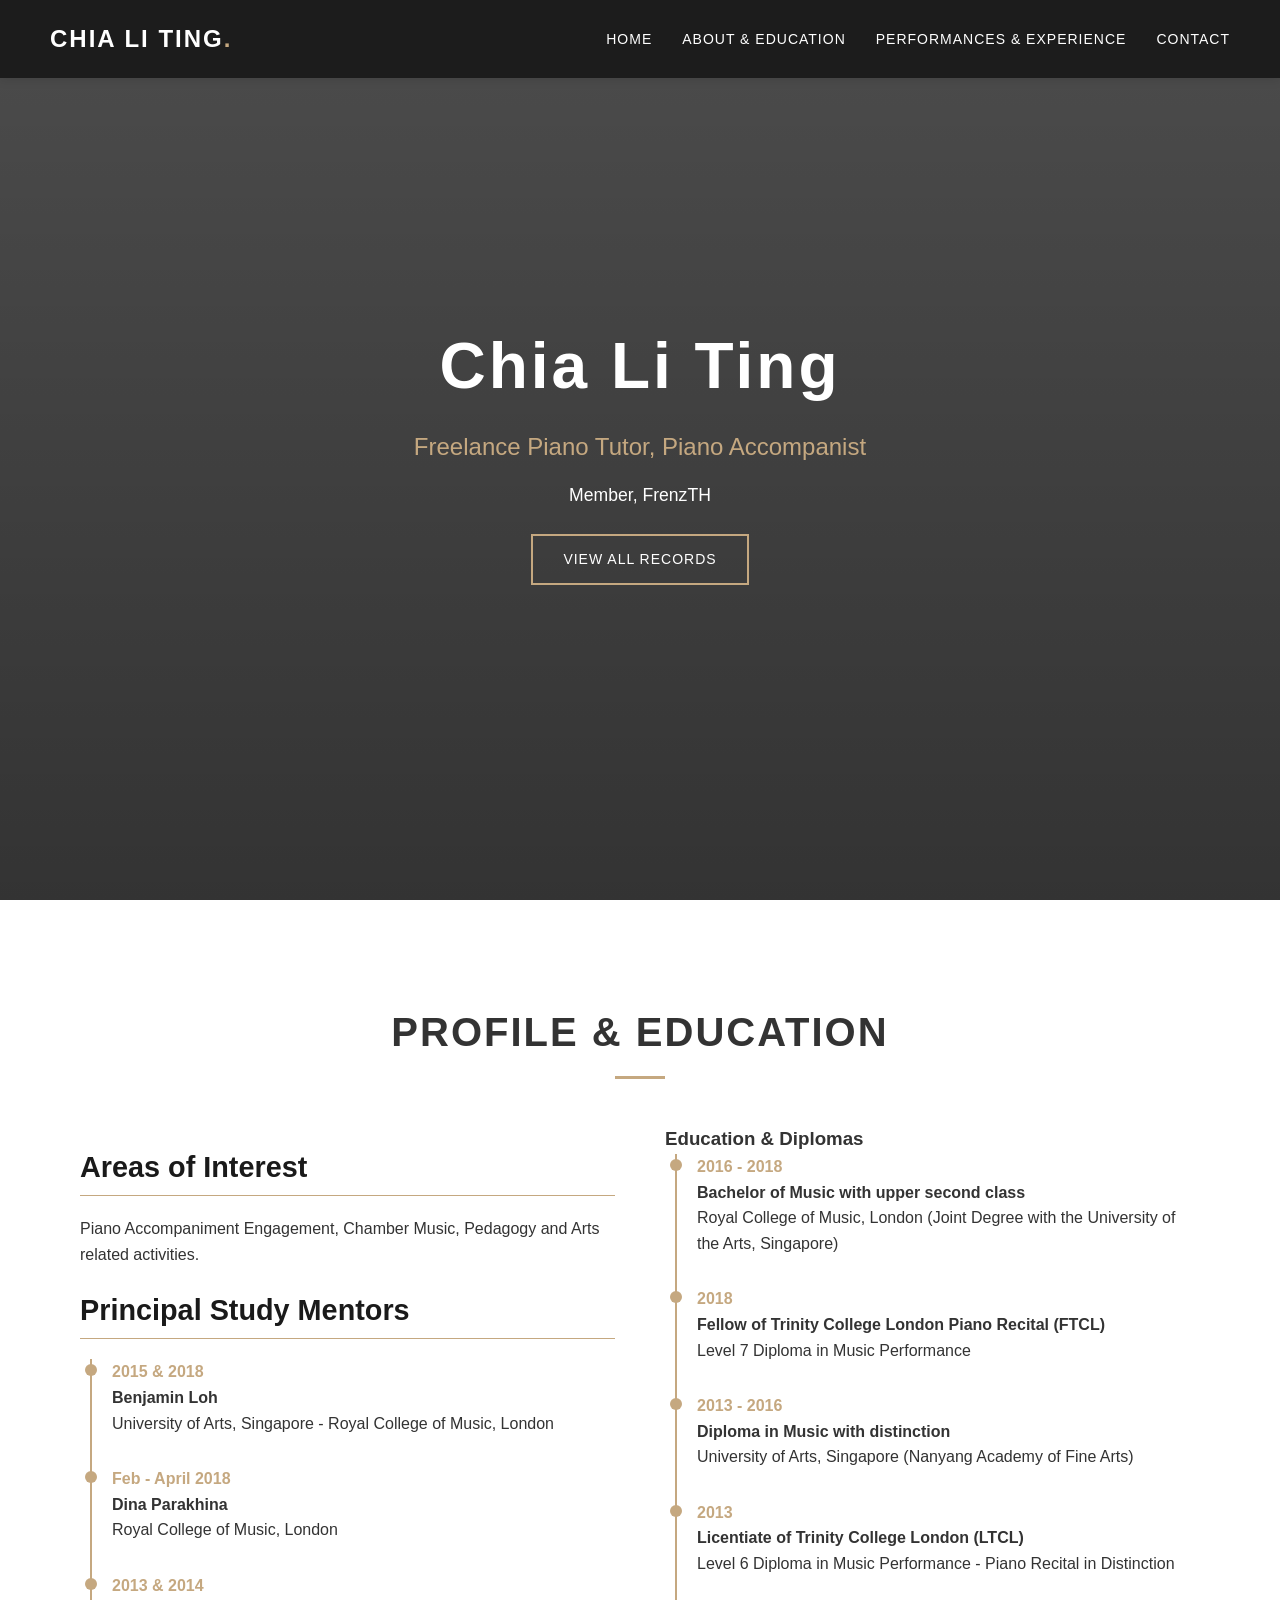
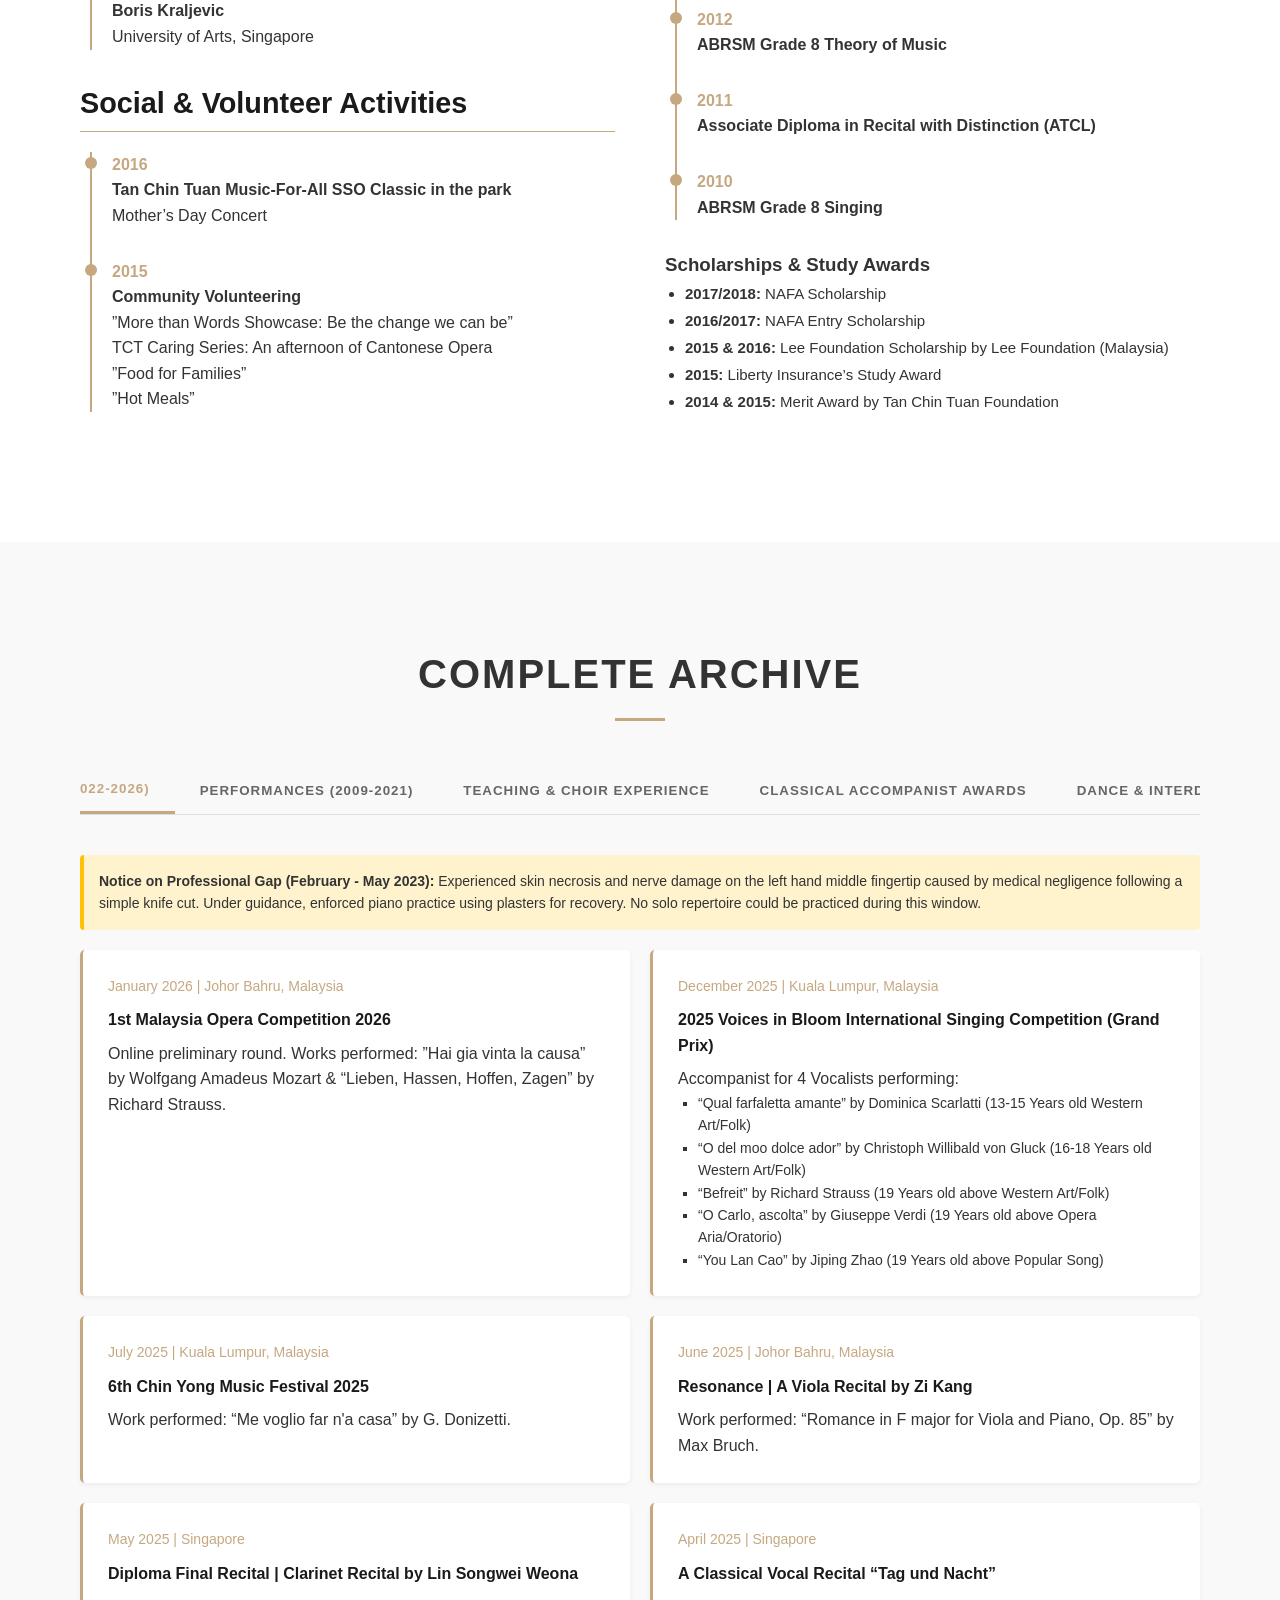
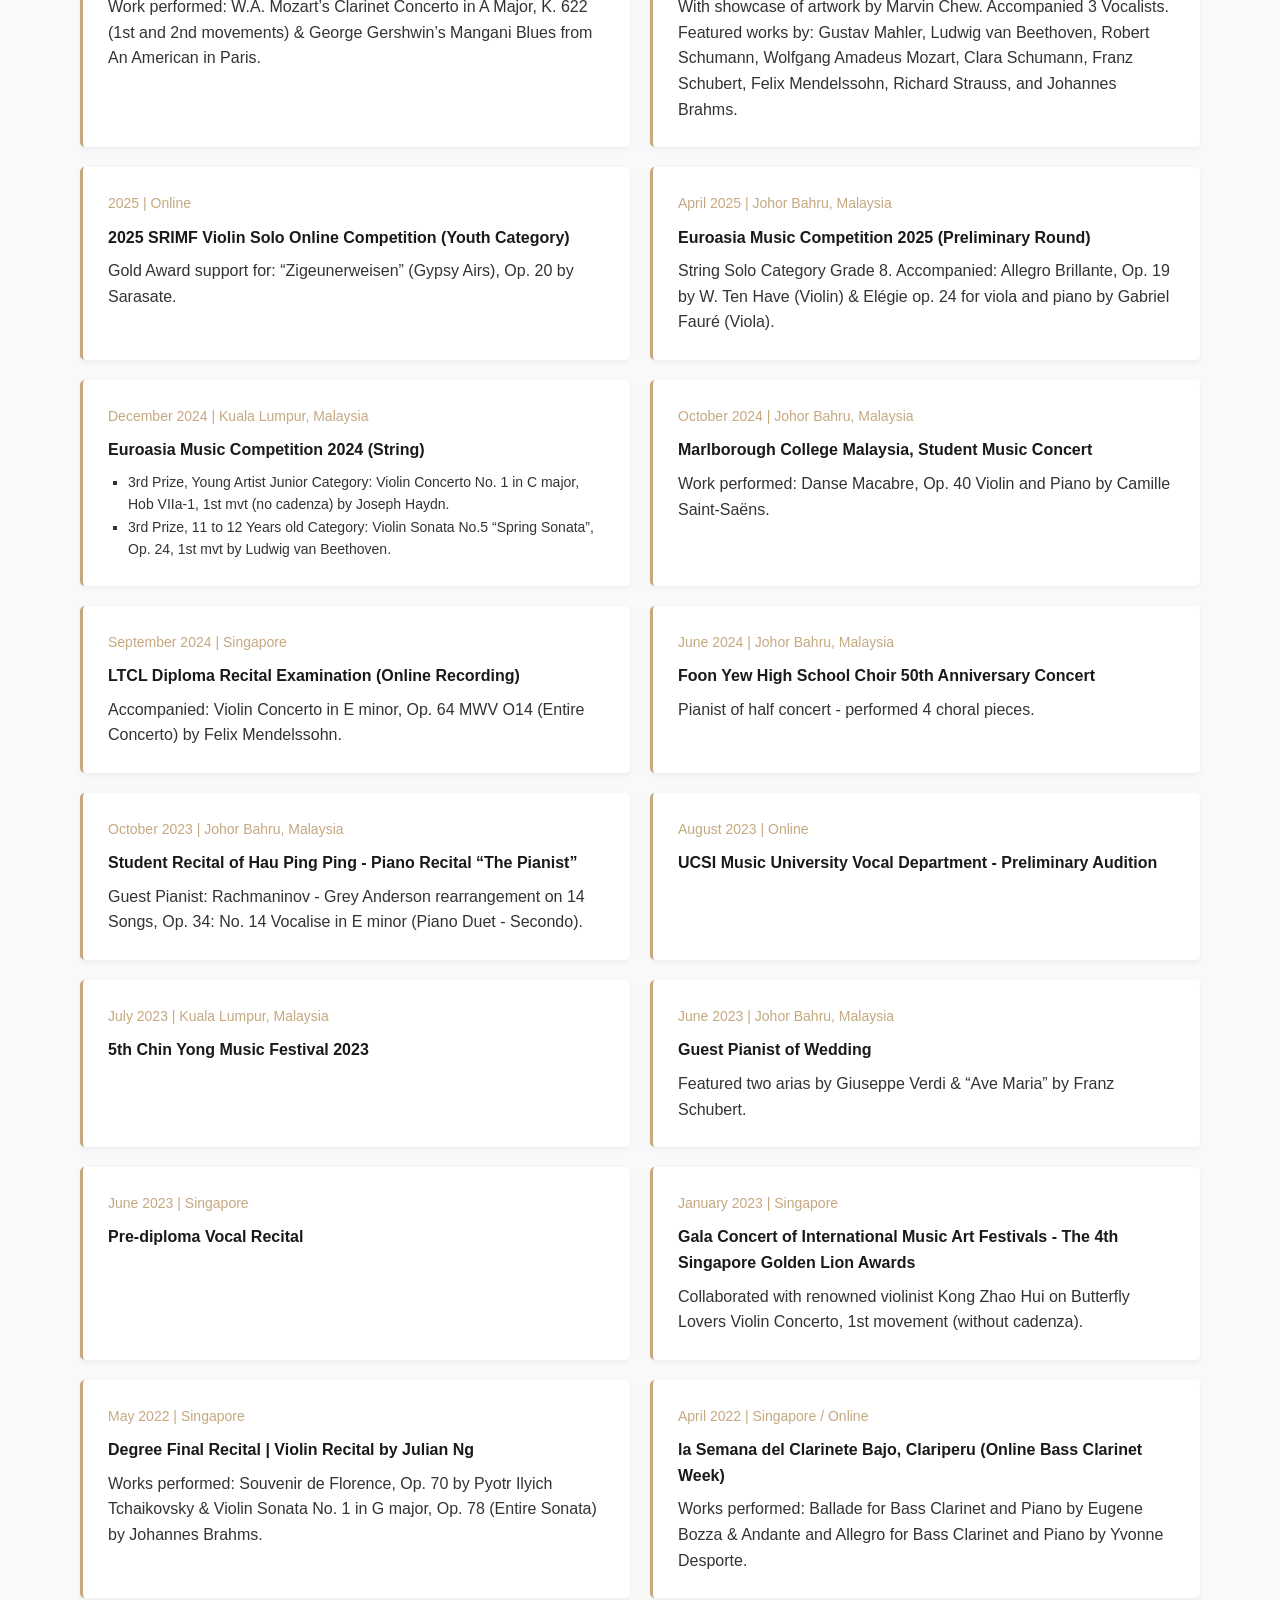
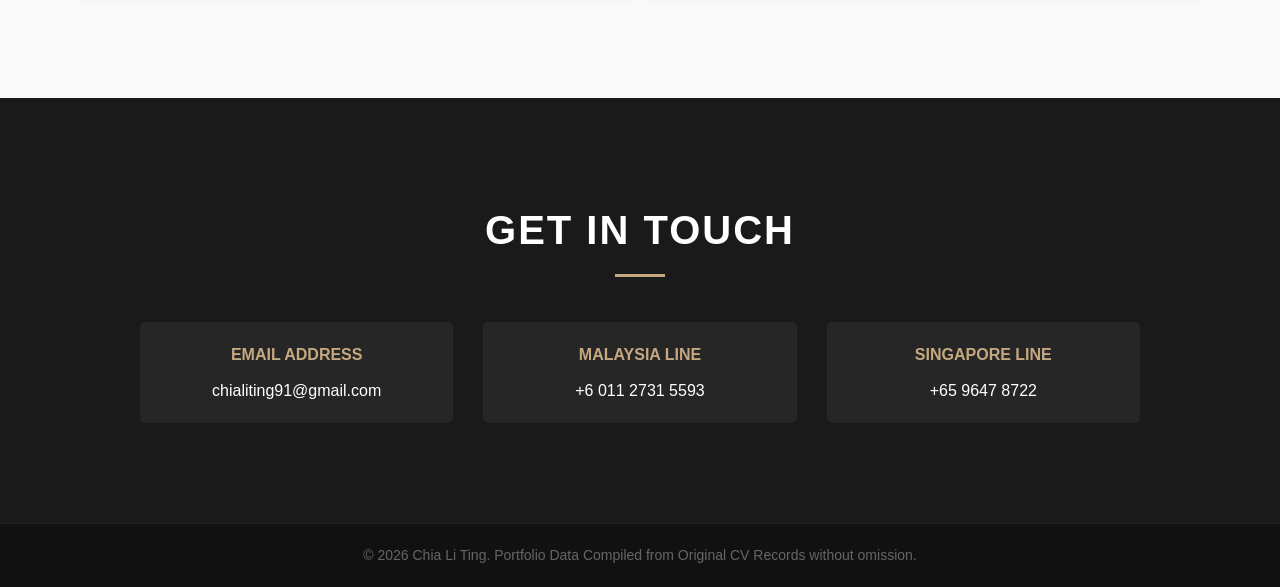
==== commit 66f711f4: "Update index.html" ====
--- a/index.html
+++ b/index.html
@@ -22,7 +22,7 @@
         <div class="hero-content">
             <h1>Chia Li Ting</h1>
             <p>Freelance Piano Tutor, Piano Accompanist</p>
-            <p style="font-size: 1.1rem; color: #fff; margin-top: -15px; margin-bottom: 25px;">Member of FrenzTH</p>
+            <p style="font-size: 1.1rem; color: #fff; margin-top: -15px; margin-bottom: 25px;">Member, FrenzTH</p>
             <a href="#portfolio" class="btn">View All Records</a>
         </div>
     </section>
@@ -136,7 +136,6 @@
                 <div class="alert-card">
                     <strong>Notice on Professional Gap (February - May 2023):</strong> Experienced skin necrosis and nerve damage on the left hand middle fingertip caused by medical negligence following a simple knife cut. Under guidance, enforced piano practice using plasters for recovery. No solo repertoire could be practiced during this window.
                 </div>
-                <br>
                 <div class="grid-list">
                     <div class="card">
                         <div class="card-meta">January 2026 | Johor Bahru, Malaysia</div>
--- a/portfolio_lt.css
+++ b/portfolio_lt.css
@@ -136,7 +136,7 @@
     background-color: var(--secondary-color);
 }
 
-/* About & Education */
+/* Layouts */
 .about-container {
     display: grid;
     grid-template-columns: 1fr 1fr;
@@ -145,14 +145,13 @@
     margin: 0 auto;
 }
 
-.about-text h3 {
+.about-text h3, .section-subtitle {
     font-size: 1.8rem;
     margin-bottom: 20px;
+    margin-top: 20px;
     color: var(--primary-color);
-}
-
-.interests-tags {
-    margin-top: 20px;
+    border-bottom: 1px solid var(--secondary-color);
+    padding-bottom: 5px;
 }
 
 .tag {
@@ -165,7 +164,7 @@
     border: 1px solid #ddd;
 }
 
-/* Timeline / Education Styling */
+/* Timeline */
 .timeline {
     border-left: 2px solid var(--secondary-color);
     padding-left: 20px;
@@ -193,7 +192,7 @@
     color: var(--secondary-color);
 }
 
-/* Experience & Achievements Tabs */
+/* Multi-tab View (Optimized for Mobile Swiping) */
 .tabs-container {
     max-width: 1200px;
     margin: 0 auto;
@@ -201,14 +200,28 @@
 
 .tabs {
     display: flex;
-    justify-content: center;
+    justify-content: flex-start; /* Aligns items to start for clean horizontal scrolling */
     list-style: none;
     margin-bottom: 40px;
     border-bottom: 1px solid #ddd;
+    overflow-x: auto; /* Enables horizontal scroll/swipe on mobile */
+    overflow-y: hidden;
+    white-space: nowrap; /* Keeps tabs on a single line */
+    -webkit-overflow-scrolling: touch; /* Smooth swiping mechanics on iOS devices */
+    scroll-snap-type: x mandatory;
+}
+
+/* Hides default browser scrollbars for a clean tab strip UI */
+.tabs::-webkit-scrollbar {
+    display: none;
+}
+.tabs {
+    -ms-overflow-style: none;  /* IE and Edge */
+    scrollbar-width: none;  /* Firefox */
 }
 
 .tab-btn {
-    padding: 15px 30px;
+    padding: 15px 25px;
     cursor: pointer;
     font-weight: bold;
     text-transform: uppercase;
@@ -217,11 +230,20 @@
     border: none;
     color: var(--gray);
     transition: all 0.3s;
+    flex-shrink: 0; /* Prevents text from being crushed or squished on small phone screens */
+    scroll-snap-align: start;
 }
 
 .tab-btn.active, .tab-btn:hover {
     color: var(--secondary-color);
     border-bottom: 3px solid var(--secondary-color);
+}
+
+/* Desktop layout adjustment to center tabs when there is plenty of room */
+@media (min-width: 969px) {
+    .tabs {
+        justify-content: center;
+    }
 }
 
 .tab-content {
@@ -239,10 +261,11 @@
 }
 
 .card {
-    background-color: var(--light-bg);
+    background-color: var(--white);
     padding: 25px;
     border-radius: 5px;
     box-shadow: 0 2px 5px rgba(0,0,0,0.05);
+    border-left: 3px solid var(--secondary-color);
 }
 
 .card h4 {
@@ -257,7 +280,22 @@
     font-weight: 500;
 }
 
-/* Contact Section */
+.card ul {
+    list-style-type: square;
+    margin-left: 20px;
+    font-size: 14px;
+}
+
+.alert-card {
+    background-color: #fff3cd;
+    border-left: 4px solid #ffc107;
+    padding: 15px;
+    margin-bottom: 20px;
+    border-radius: 4px;
+    font-size: 14px;
+}
+
+/* Contact */
 .contact {
     background-color: var(--primary-color);
     color: var(--white);
@@ -271,15 +309,15 @@
 .contact-info {
     display: flex;
     justify-content: center;
-    gap: 50px;
+    gap: 30px;
     flex-wrap: wrap;
-    max-width: 800px;
+    max-width: 1000px;
     margin: 0 auto;
 }
 
 .contact-item {
     flex: 1;
-    min-width: 200px;
+    min-width: 220px;
     background: rgba(255,255,255,0.05);
     padding: 20px;
     border-radius: 5px;
@@ -289,10 +327,6 @@
     color: var(--secondary-color);
     margin-bottom: 10px;
     text-transform: uppercase;
-}
-
-.contact-item p {
-    font-size: 16px;
 }
 
 footer {
@@ -304,11 +338,11 @@
     border-top: 1px solid #222;
 }
 
-/* Responsive Design */
+/* Responsive Setting */
 @media (max-width: 968px) {
     section { padding: 60px 20px; }
     .about-container, .grid-list { grid-template-columns: 1fr; }
     .hero-content h1 { font-size: 2.5rem; }
-    nav { padding: 20px; }
+    nav { padding: 20px; position: static; }
     nav ul { display: none; }
-}+}
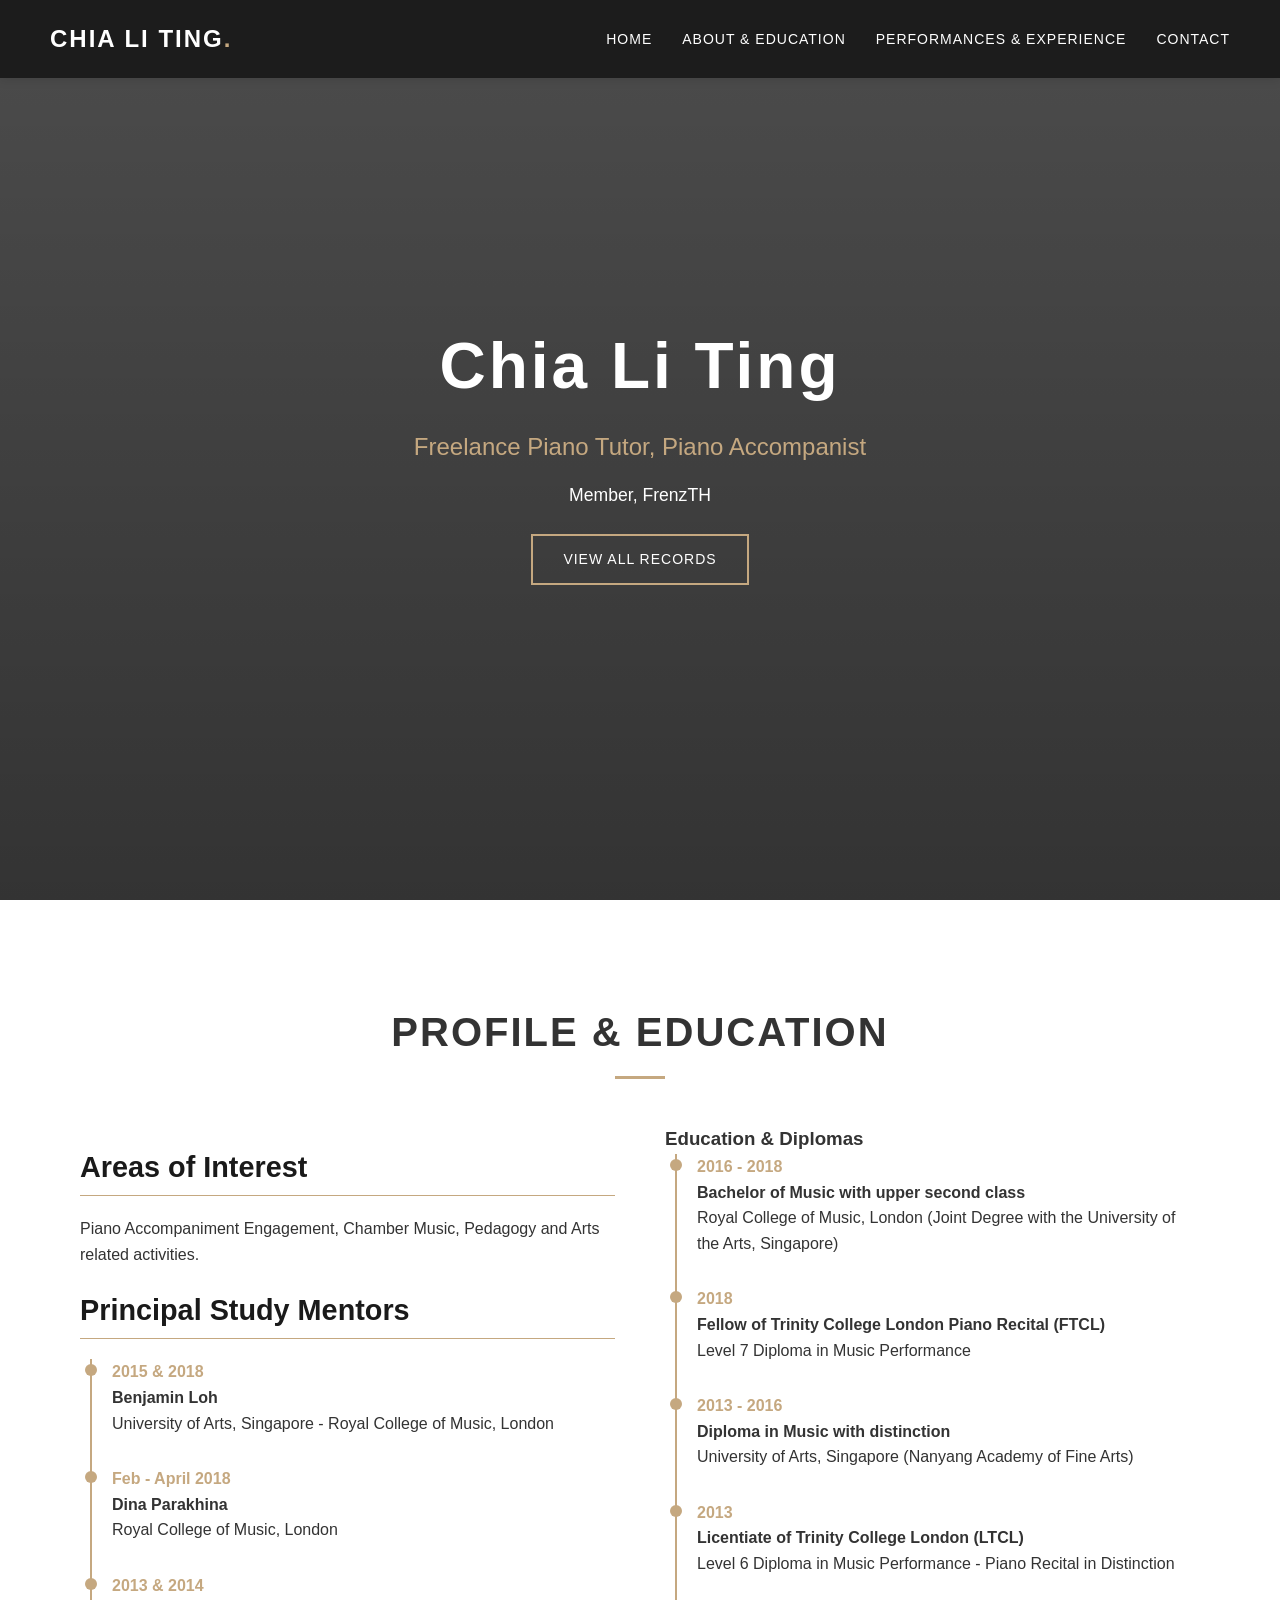
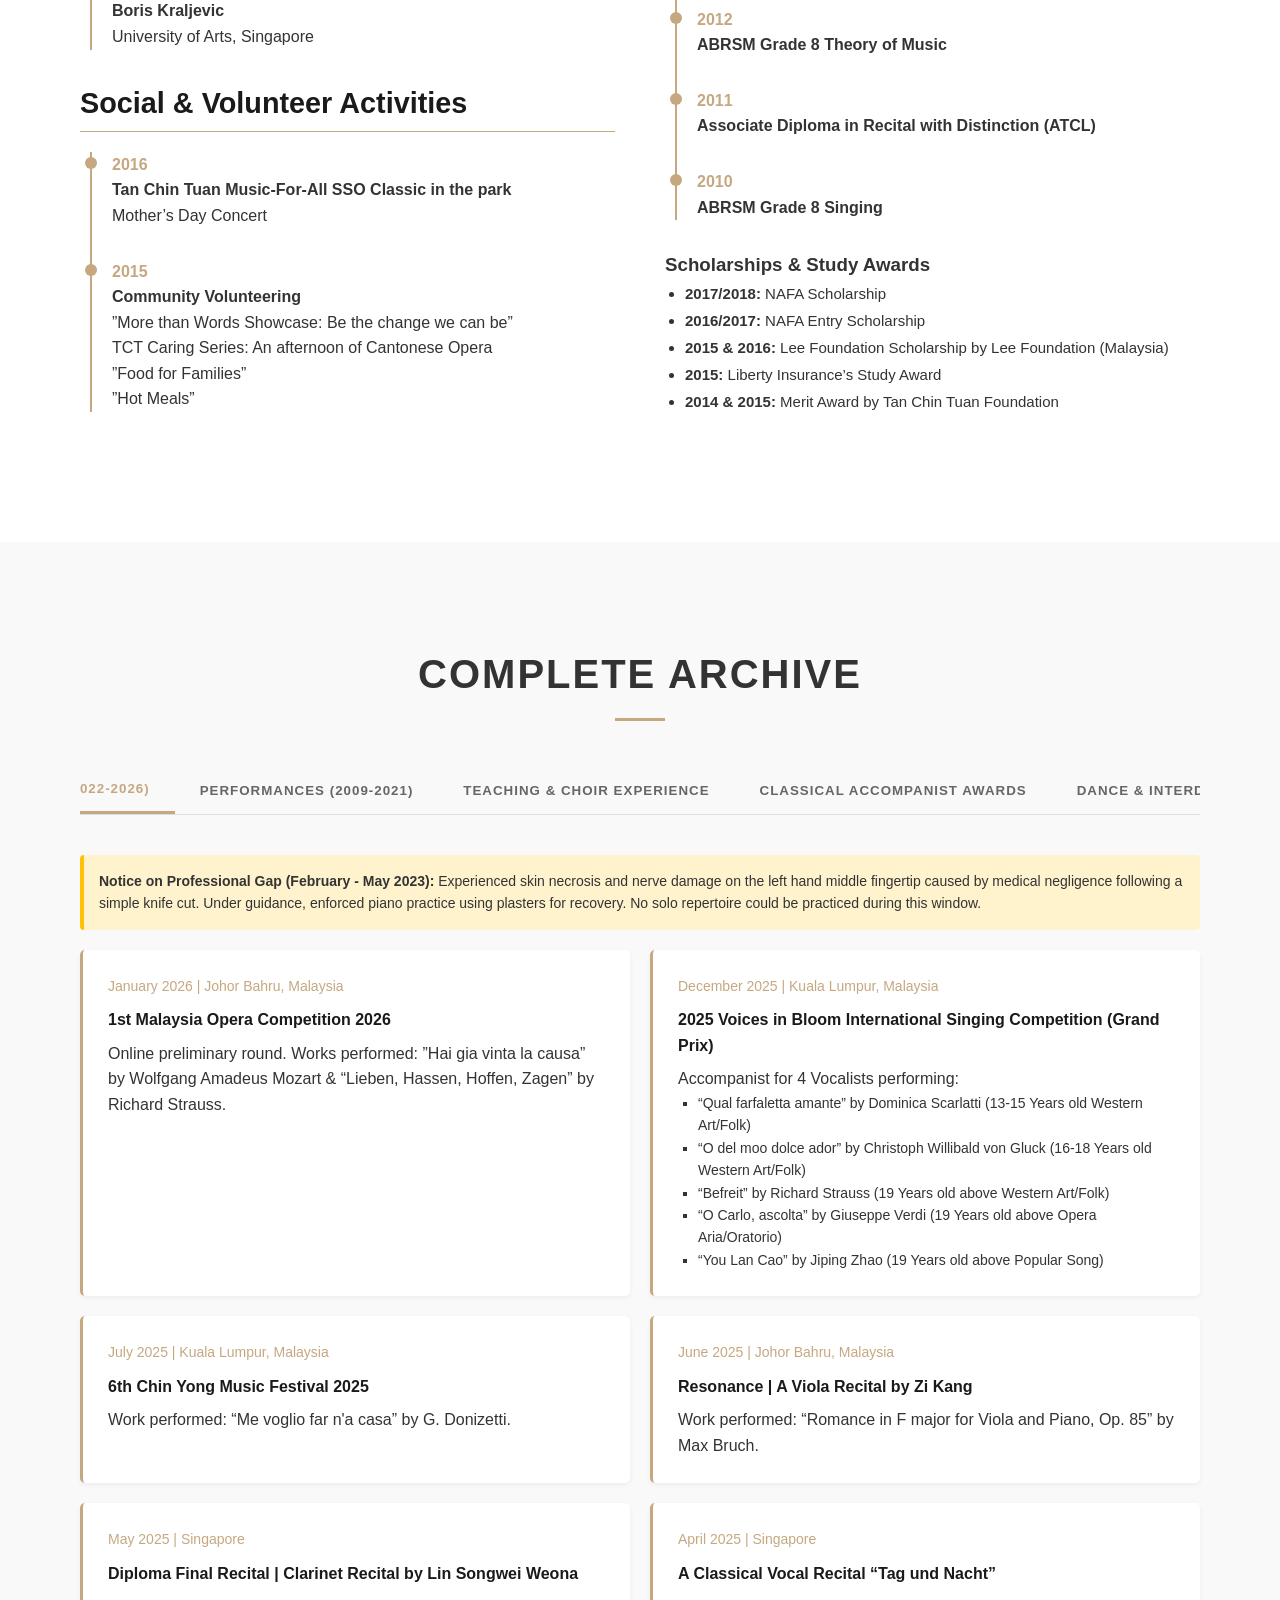
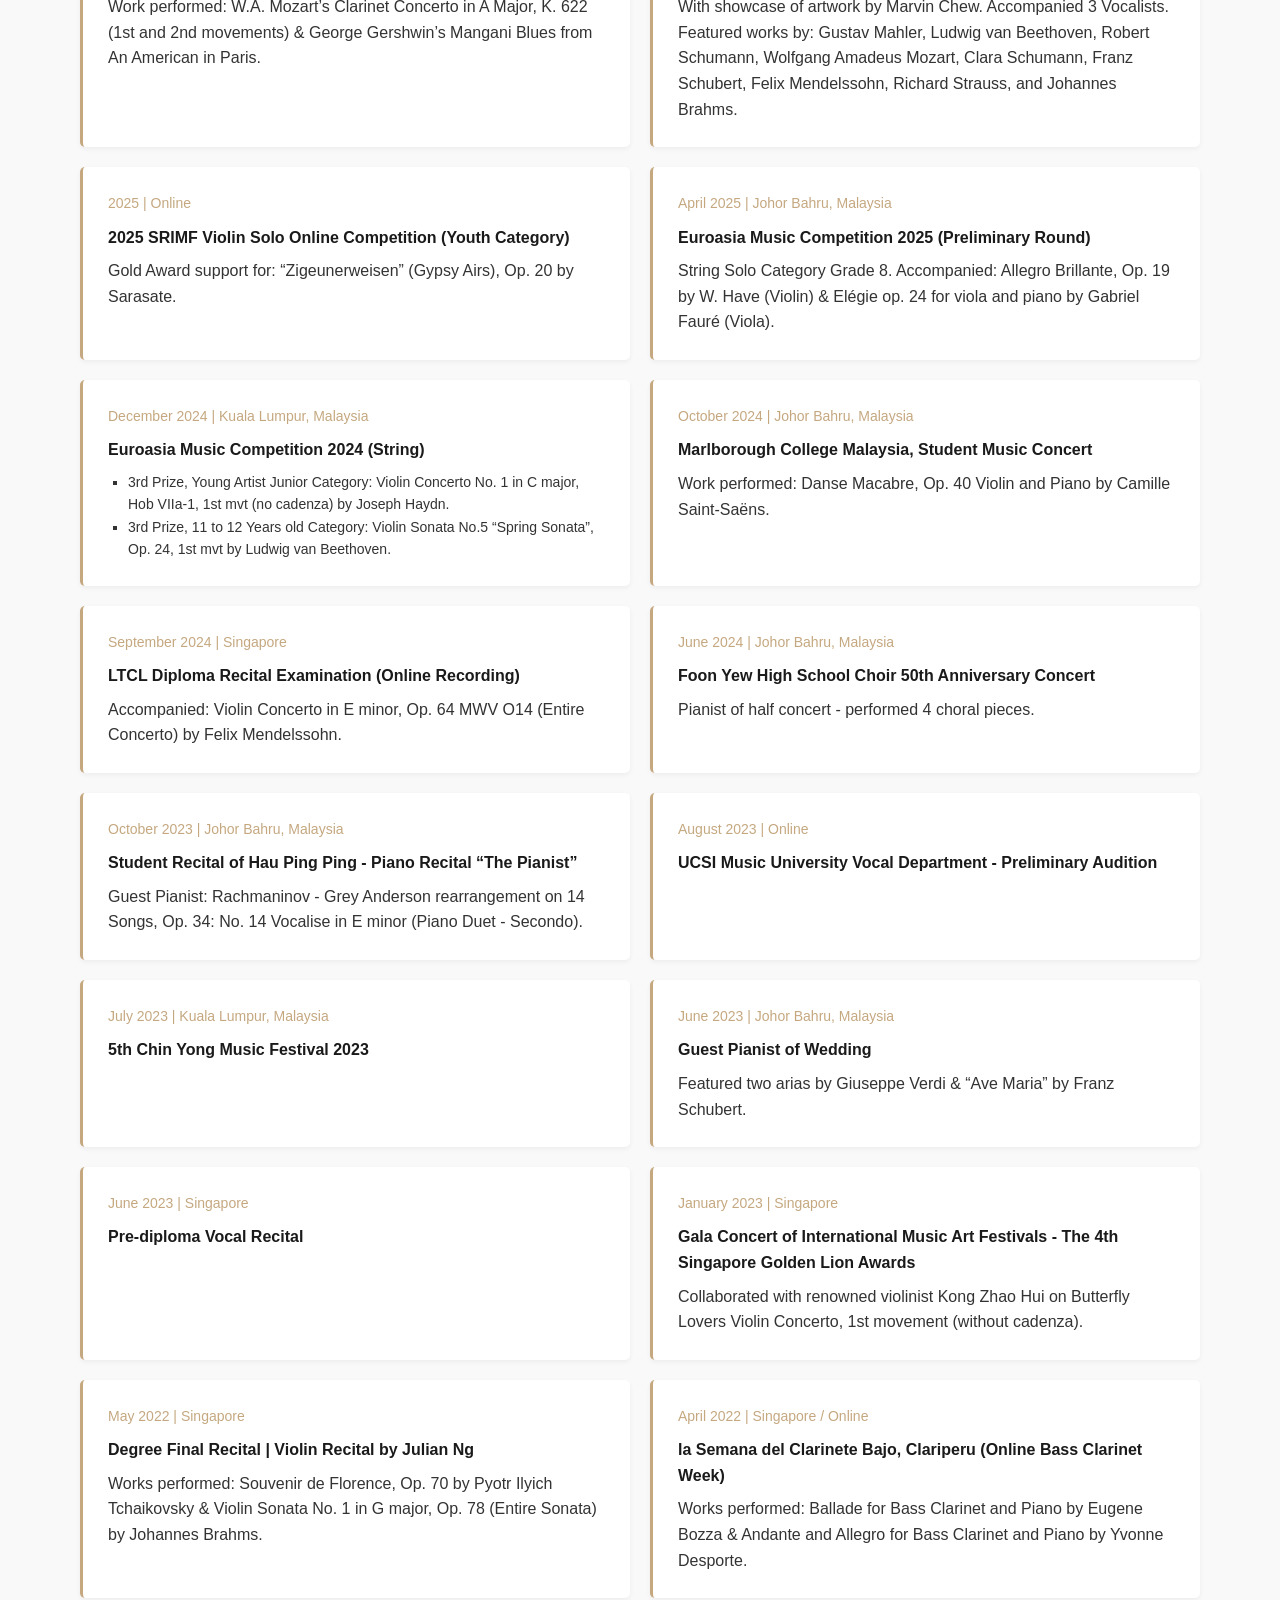
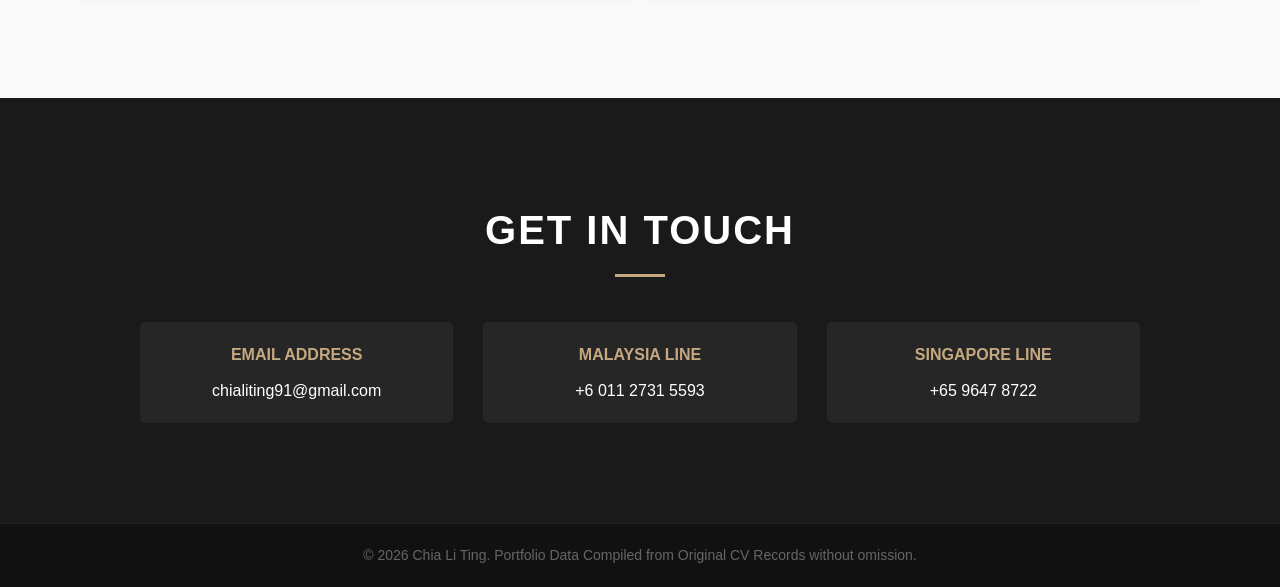
==== commit aaabb3c8: "Update index.html" ====
--- a/index.html
+++ b/index.html
@@ -124,12 +124,14 @@
         <h2 class="section-title">Complete Archive</h2>
         
         <div class="tabs-container">
-            <div class="tabs">
-                <button class="tab-btn active" onclick="openTab(event, 'collabs-26-22')">Performances (2022-2026)</button>
-                <button class="tab-btn" onclick="openTab(event, 'collabs-21-09')">Performances (2009-2021)</button>
-                <button class="tab-btn" onclick="openTab(event, 'teaching-choir')">Teaching & Choir Experience</button>
-                <button class="tab-btn" onclick="openTab(event, 'classical-singing-awards')">Classical Accompanist Awards</button>
-                <button class="tab-btn" onclick="openTab(event, 'dance-pop')">Dance & Interdisciplinary Arts</button>
+            <div class="tabs-wrapper">
+                <div class="tabs" id="tabBar">
+                    <button class="tab-btn active" onclick="openTab(event, 'collabs-26-22')">Performances (2022-2026)</button>
+                    <button class="tab-btn" onclick="openTab(event, 'collabs-21-09')">Performances (2009-2021)</button>
+                    <button class="tab-btn" onclick="openTab(event, 'teaching-choir')">Teaching & Choir Experience</button>
+                    <button class="tab-btn" onclick="openTab(event, 'classical-singing-awards')">Classical Accompanist Awards</button>
+                    <button class="tab-btn" onclick="openTab(event, 'dance-pop')">Dance & Interdisciplinary Arts</button>
+                </div>
             </div>
 
             <div id="collabs-26-22" class="tab-content active">
@@ -182,7 +184,7 @@
                     <div class="card">
                         <div class="card-meta">April 2025 | Johor Bahru, Malaysia</div>
                         <h4>Euroasia Music Competition 2025 (Preliminary Round)</h4>
-                        <p>String Solo Category Grade 8. Accompanied: Allegro Brillante, Op. 19 by W. Ten Have (Violin) & Elégie op. 24 for viola and piano by Gabriel Fauré (Viola).</p>
+                        <p>String Solo Category Grade 8. Accompanied: Allegro Brillante, Op. 19 by W. Have (Violin) & Elégie op. 24 for viola and piano by Gabriel Fauré (Viola).</p>
                     </div>
                     <div class="card">
                         <div class="card-meta">December 2024 | Kuala Lumpur, Malaysia</div>
@@ -563,6 +565,15 @@
             document.getElementById(tabName).style.display = "block";
             document.getElementById(tabName).classList.add("active");
             evt.currentTarget.classList.add("active");
+
+            // Automatically center the selected tab item in the drag view on mobile screens
+            var tabBar = document.getElementById("tabBar");
+            var button = evt.currentTarget;
+            var offsetLeft = button.offsetLeft - (tabBar.clientWidth / 2) + (button.clientWidth / 2);
+            tabBar.scrollTo({
+                left: offsetLeft,
+                behavior: 'smooth'
+            });
         }
     </script>
 </body>
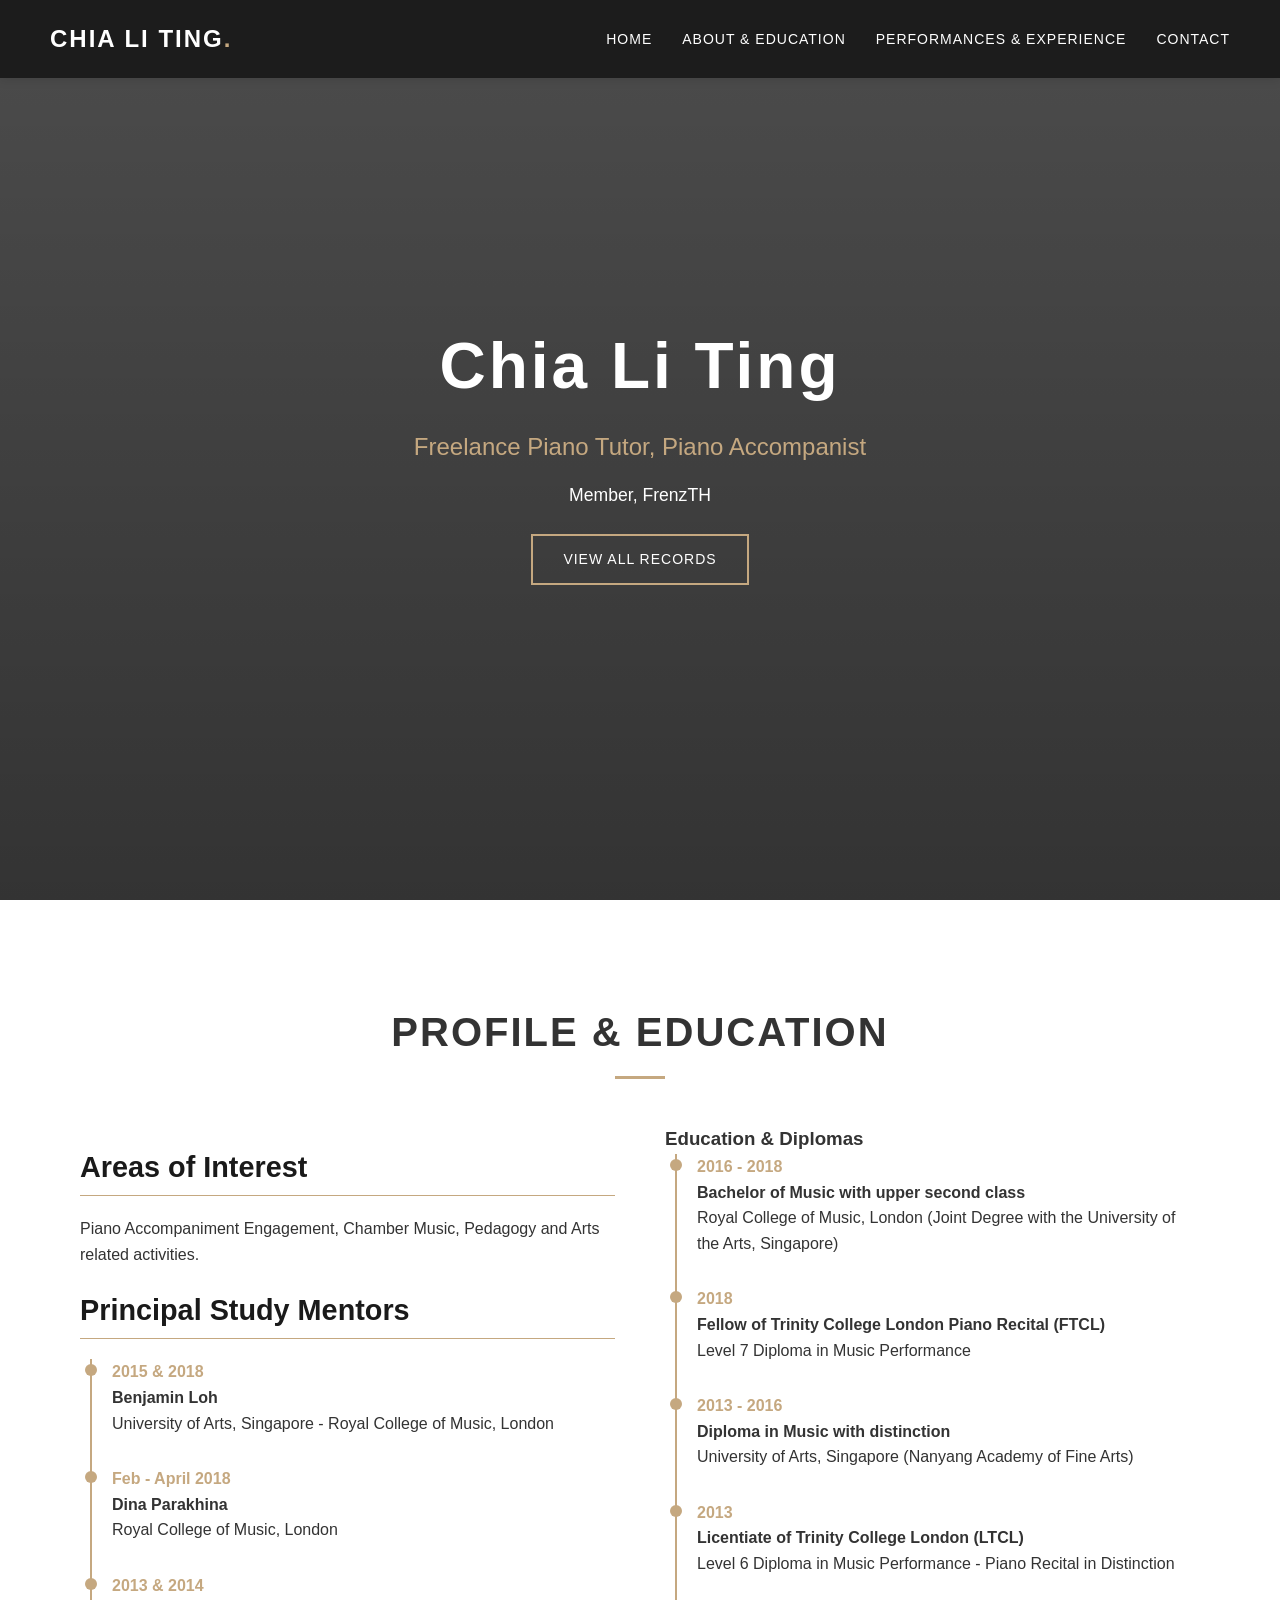
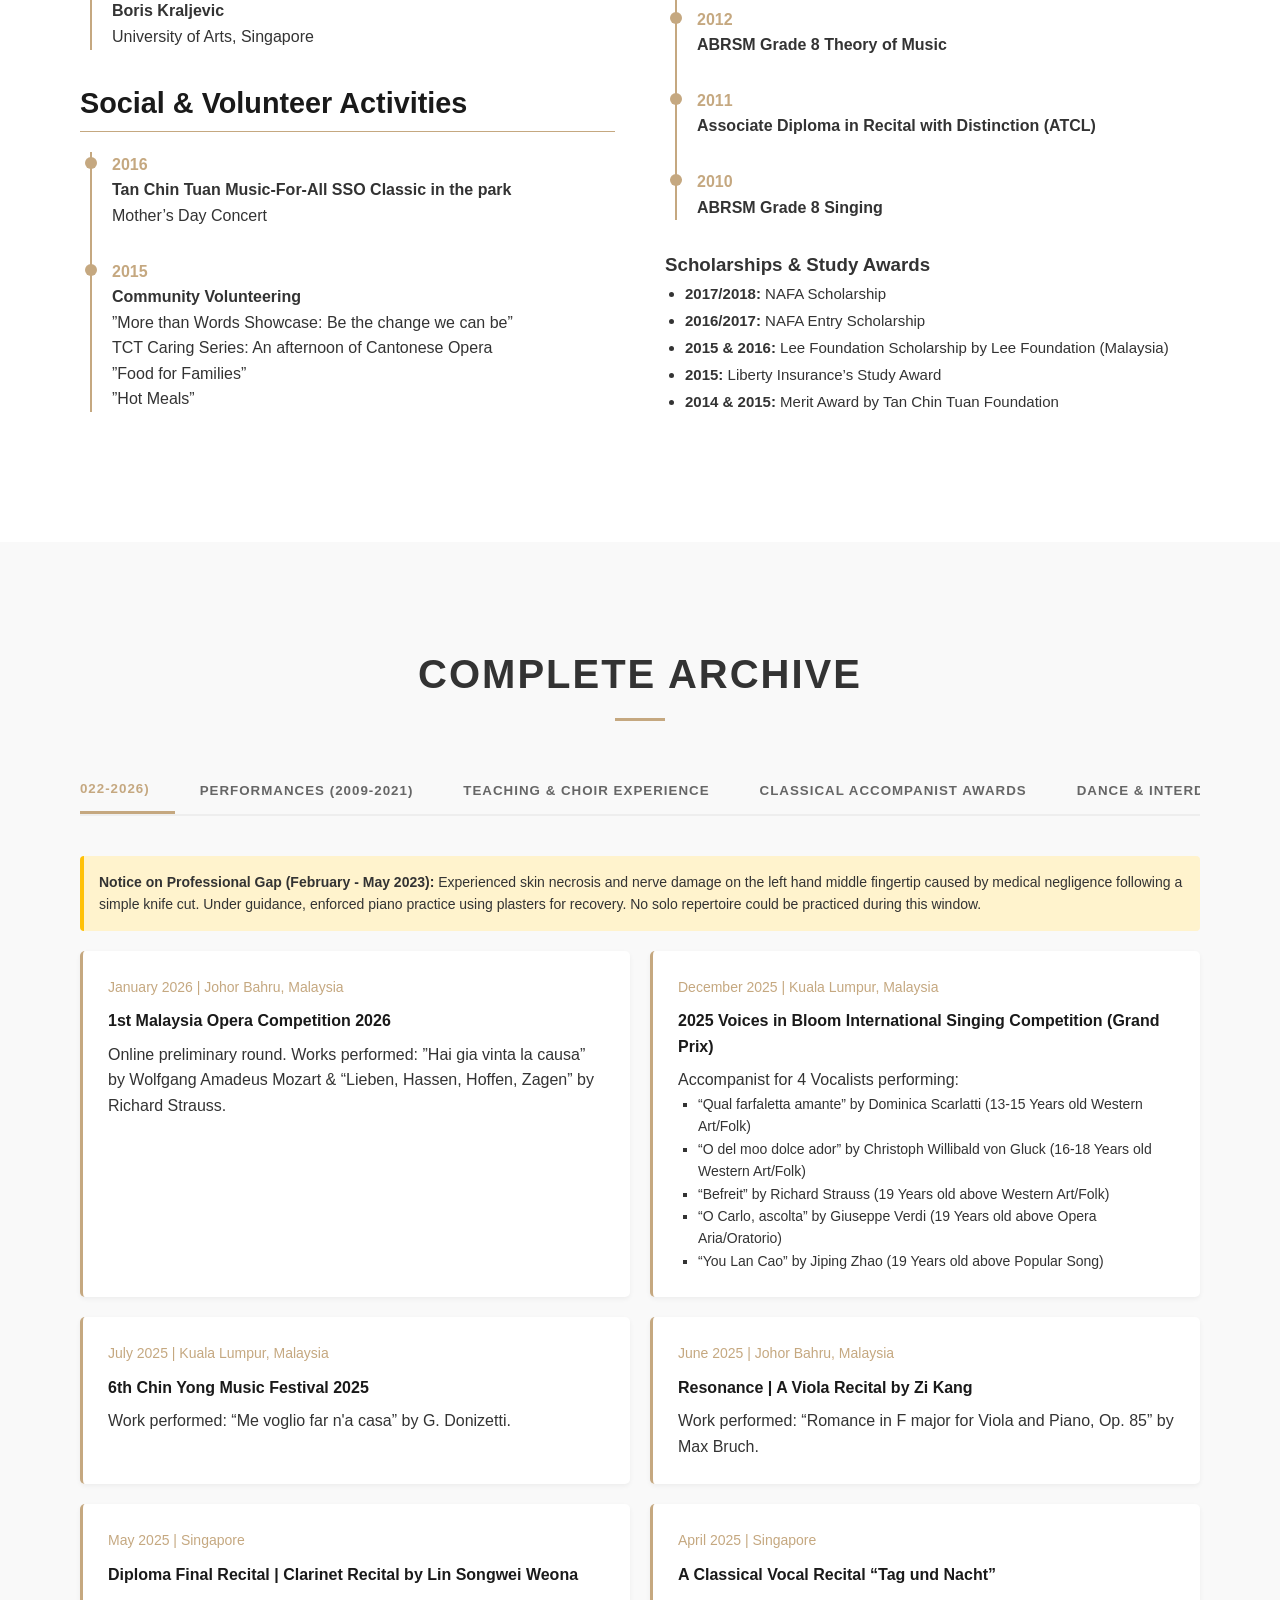
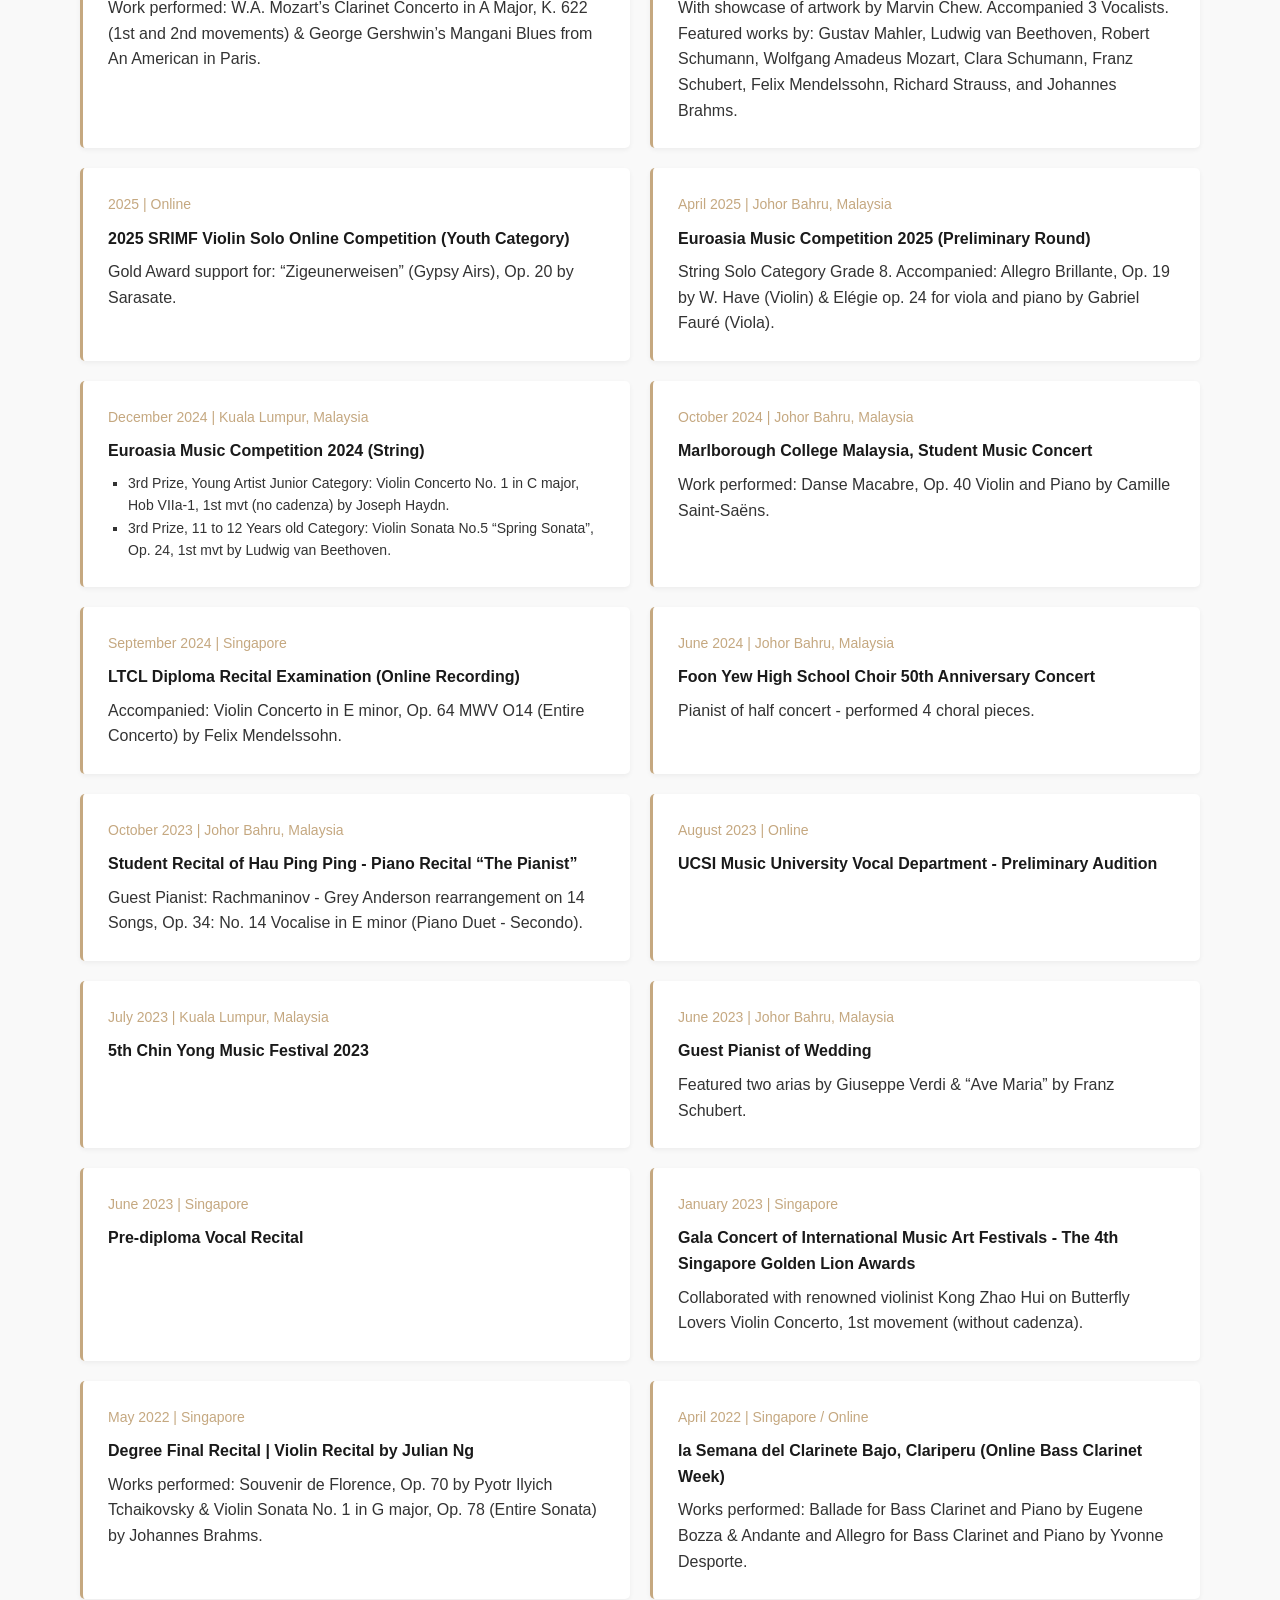
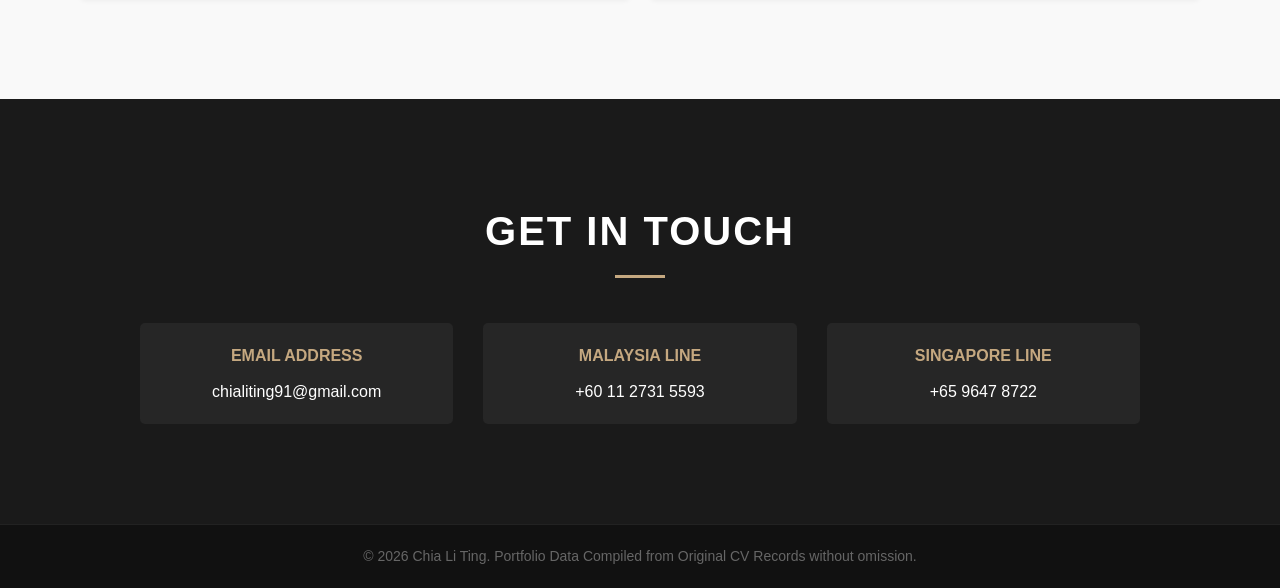
==== commit ce5f456b: "Update print statement for malaysia contact" ====
--- a/index.html
+++ b/index.html
@@ -537,7 +537,7 @@
             </div>
             <div class="contact-item">
                 <h4>Malaysia Line</h4>
-                <p>+6 011 2731 5593</p>
+                <p>+60 11 2731 5593</p>
             </div>
             <div class="contact-item">
                 <h4>Singapore Line</h4>
--- a/portfolio_lt.css
+++ b/portfolio_lt.css
@@ -192,32 +192,54 @@
     color: var(--secondary-color);
 }
 
-/* Multi-tab View (Optimized for Mobile Swiping) */
+/* Multi-tab View Container */
 .tabs-container {
     max-width: 1200px;
     margin: 0 auto;
 }
 
+/* Wrapper to isolate the drag layout on mobile */
+.tabs-wrapper {
+    position: relative;
+    margin-bottom: 40px;
+    background-color: var(--white);
+    border-radius: 5px;
+    box-shadow: 0 2px 8px rgba(0,0,0,0.04);
+    padding: 5px;
+}
+
+/* Scrollable Tab Bar configuration */
 .tabs {
     display: flex;
-    justify-content: flex-start; /* Aligns items to start for clean horizontal scrolling */
+    justify-content: flex-start;
     list-style: none;
-    margin-bottom: 40px;
-    border-bottom: 1px solid #ddd;
-    overflow-x: auto; /* Enables horizontal scroll/swipe on mobile */
+    overflow-x: auto; /* Enables horizontal drag/swipe */
     overflow-y: hidden;
-    white-space: nowrap; /* Keeps tabs on a single line */
-    -webkit-overflow-scrolling: touch; /* Smooth swiping mechanics on iOS devices */
+    white-space: nowrap;
+    -webkit-overflow-scrolling: touch; /* Fast/smooth native swipe mechanics on iOS */
     scroll-snap-type: x mandatory;
-}
-
-/* Hides default browser scrollbars for a clean tab strip UI */
+    padding-bottom: 8px; /* Adds space for the drag bar */
+    border-bottom: 2px solid #eeeeee;
+}
+
+/* Visible styled horizontal drag bar for small screens */
 .tabs::-webkit-scrollbar {
-    display: none;
-}
-.tabs {
-    -ms-overflow-style: none;  /* IE and Edge */
-    scrollbar-width: none;  /* Firefox */
+    height: 5px; /* Height of the horizontal drag bar */
+    display: block;
+}
+
+.tabs::-webkit-scrollbar-track {
+    background: #f1f1f1;
+    border-radius: 10px;
+}
+
+.tabs::-webkit-scrollbar-thumb {
+    background: var(--secondary-color); /* Matches the elegant gold brand accent */
+    border-radius: 10px;
+}
+
+.tabs::-webkit-scrollbar-thumb:hover {
+    background: var(--primary-color);
 }
 
 .tab-btn {
@@ -230,19 +252,32 @@
     border: none;
     color: var(--gray);
     transition: all 0.3s;
-    flex-shrink: 0; /* Prevents text from being crushed or squished on small phone screens */
+    flex-shrink: 0; /* Prevents text from shrinking or collapsing */
     scroll-snap-align: start;
 }
 
-.tab-btn.active, .tab-btn:hover {
+.tab-btn.active {
     color: var(--secondary-color);
     border-bottom: 3px solid var(--secondary-color);
 }
 
-/* Desktop layout adjustment to center tabs when there is plenty of room */
+.tab-btn:hover {
+    color: var(--secondary-color);
+}
+
+/* Desktop alignment to center tabs cleanly when viewport is wide enough */
 @media (min-width: 969px) {
     .tabs {
         justify-content: center;
+        padding-bottom: 0;
+    }
+    .tabs::-webkit-scrollbar {
+        display: none; /* No drag bar needed on standard desktop screen widths */
+    }
+    .tabs-wrapper {
+        background: none;
+        box-shadow: none;
+        padding: 0;
     }
 }
 
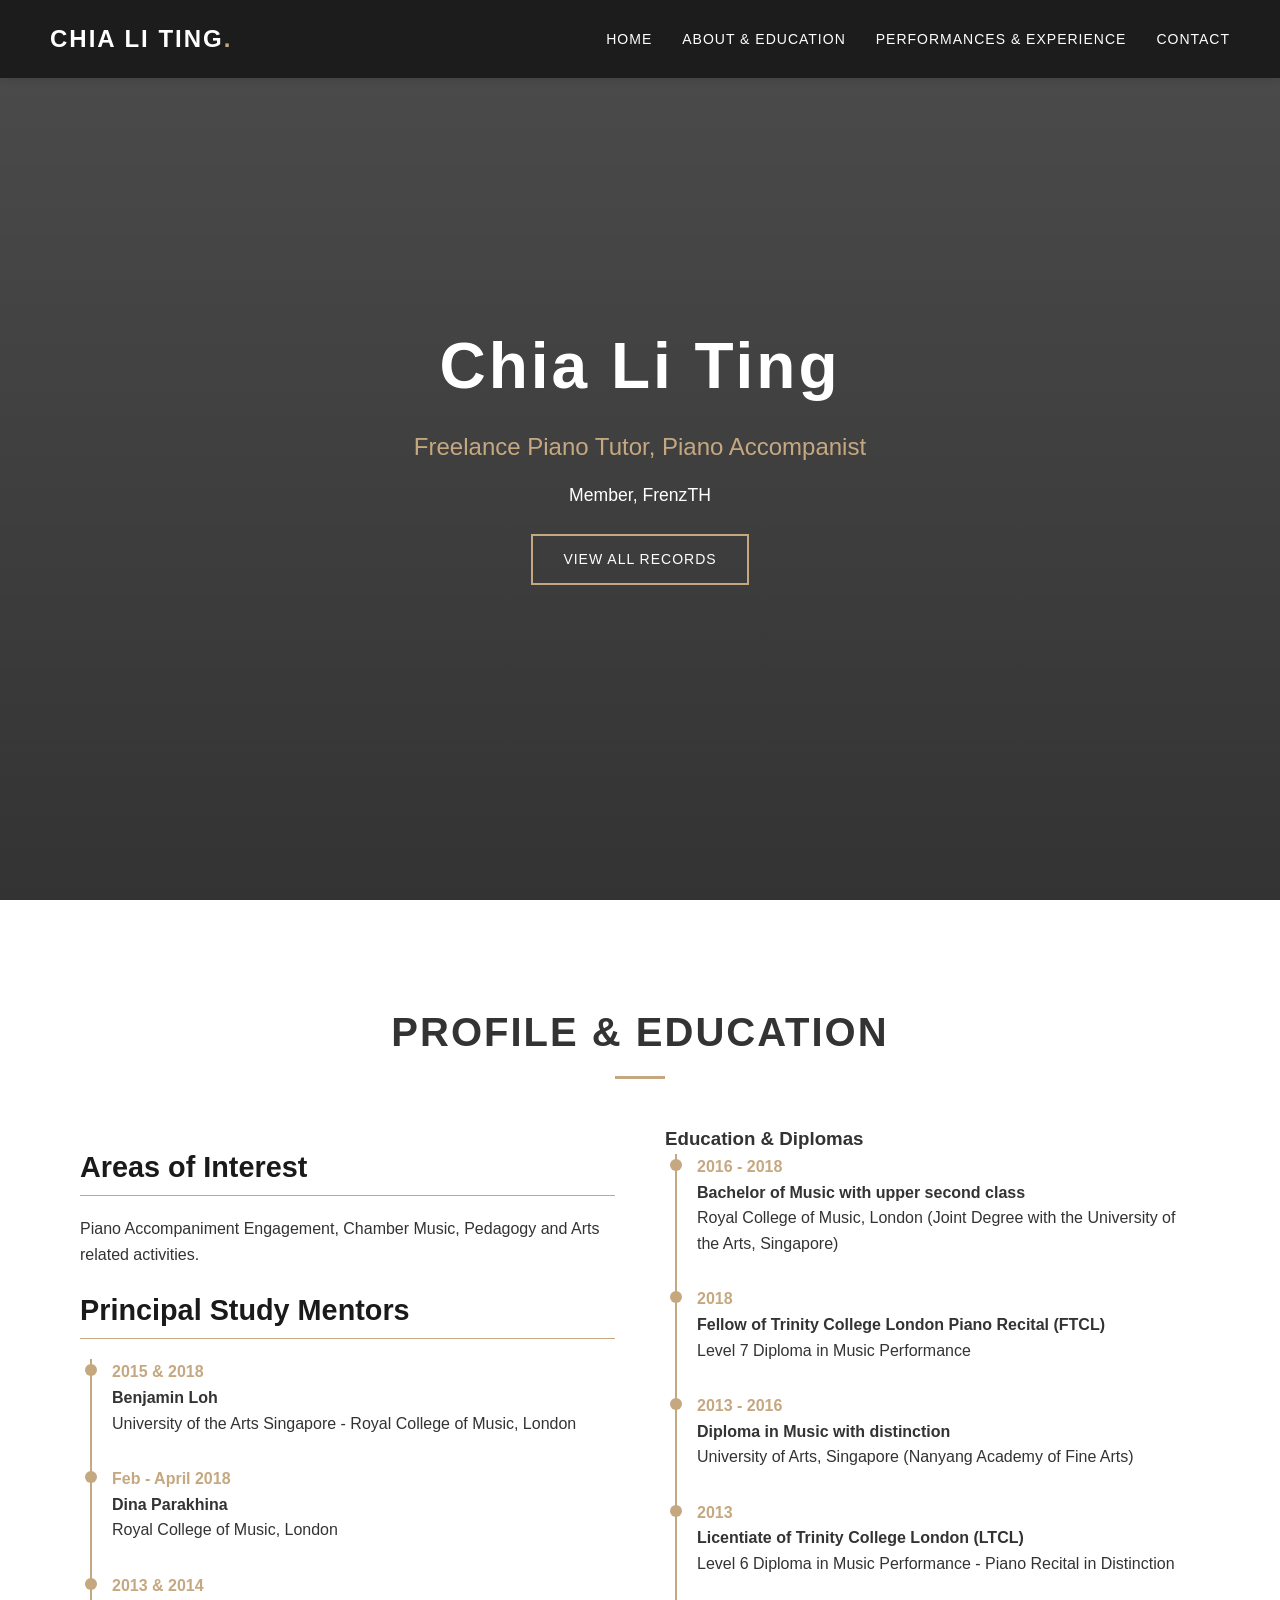
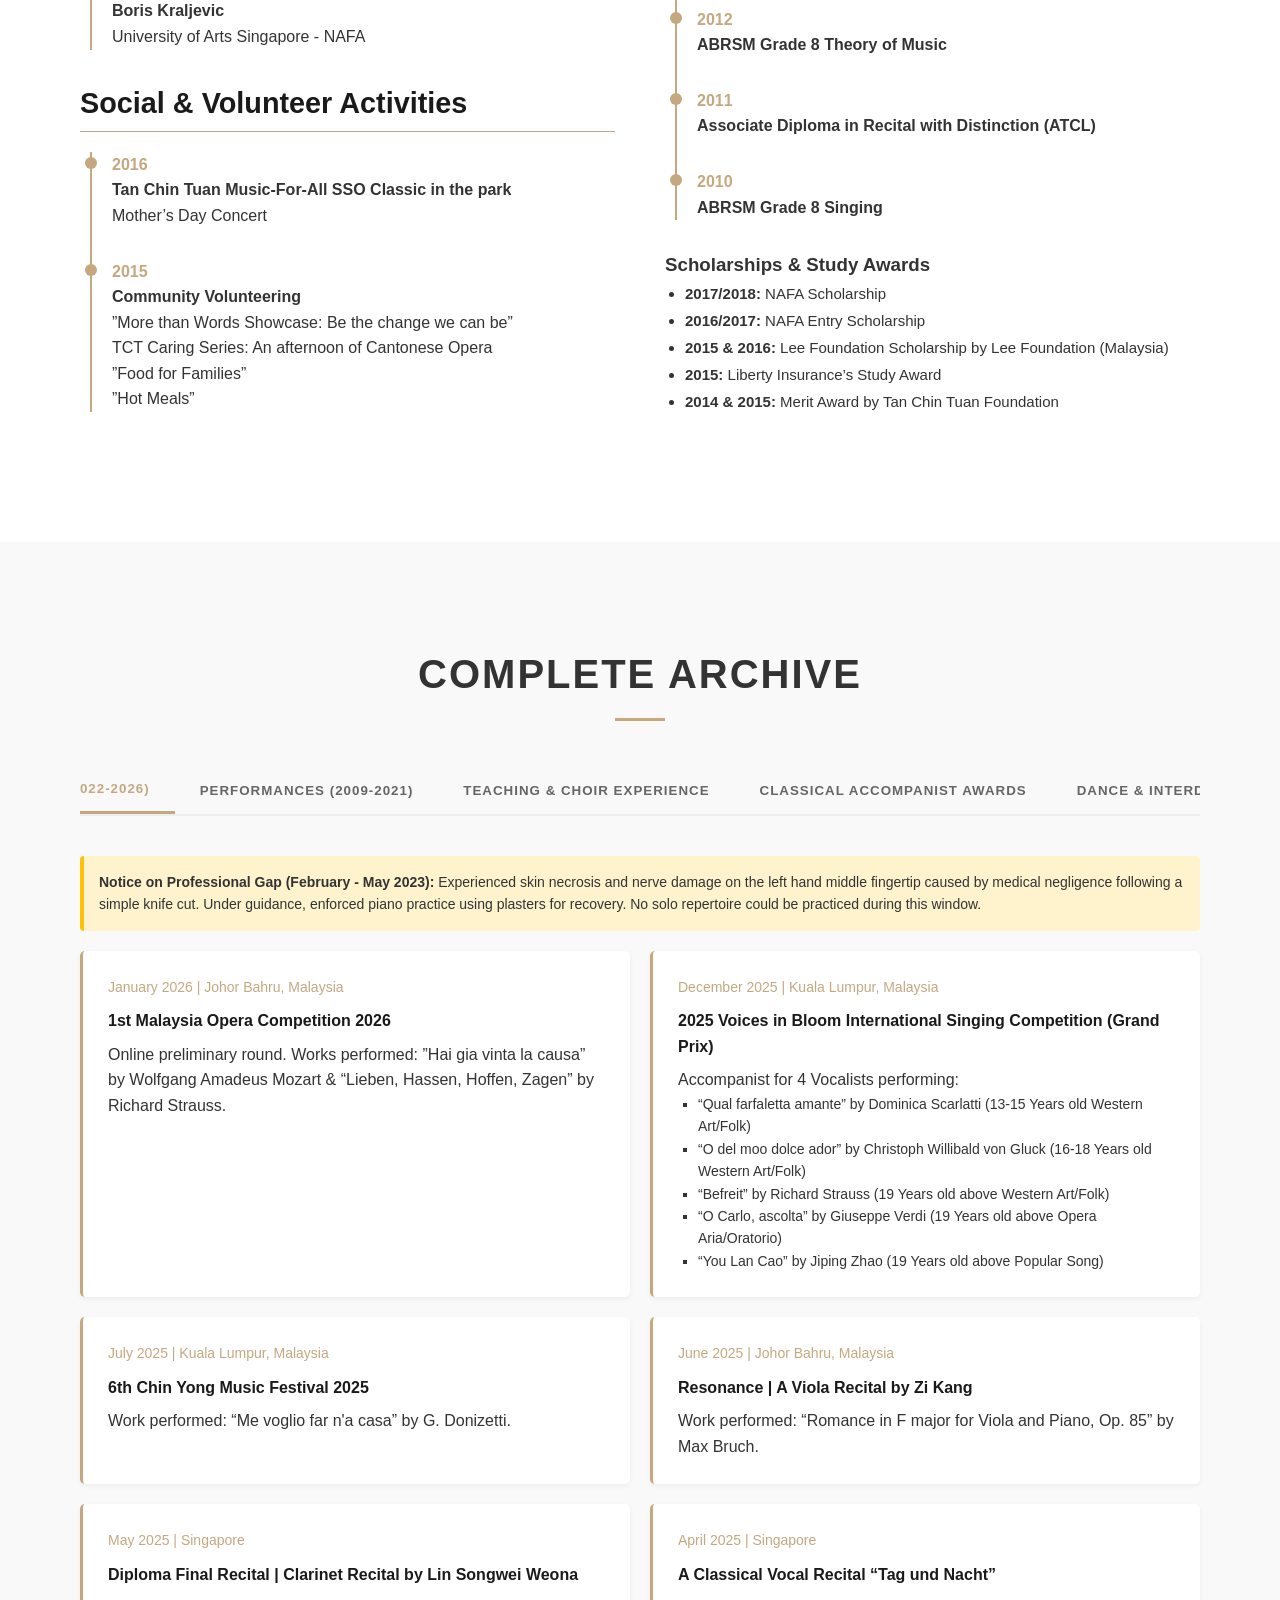
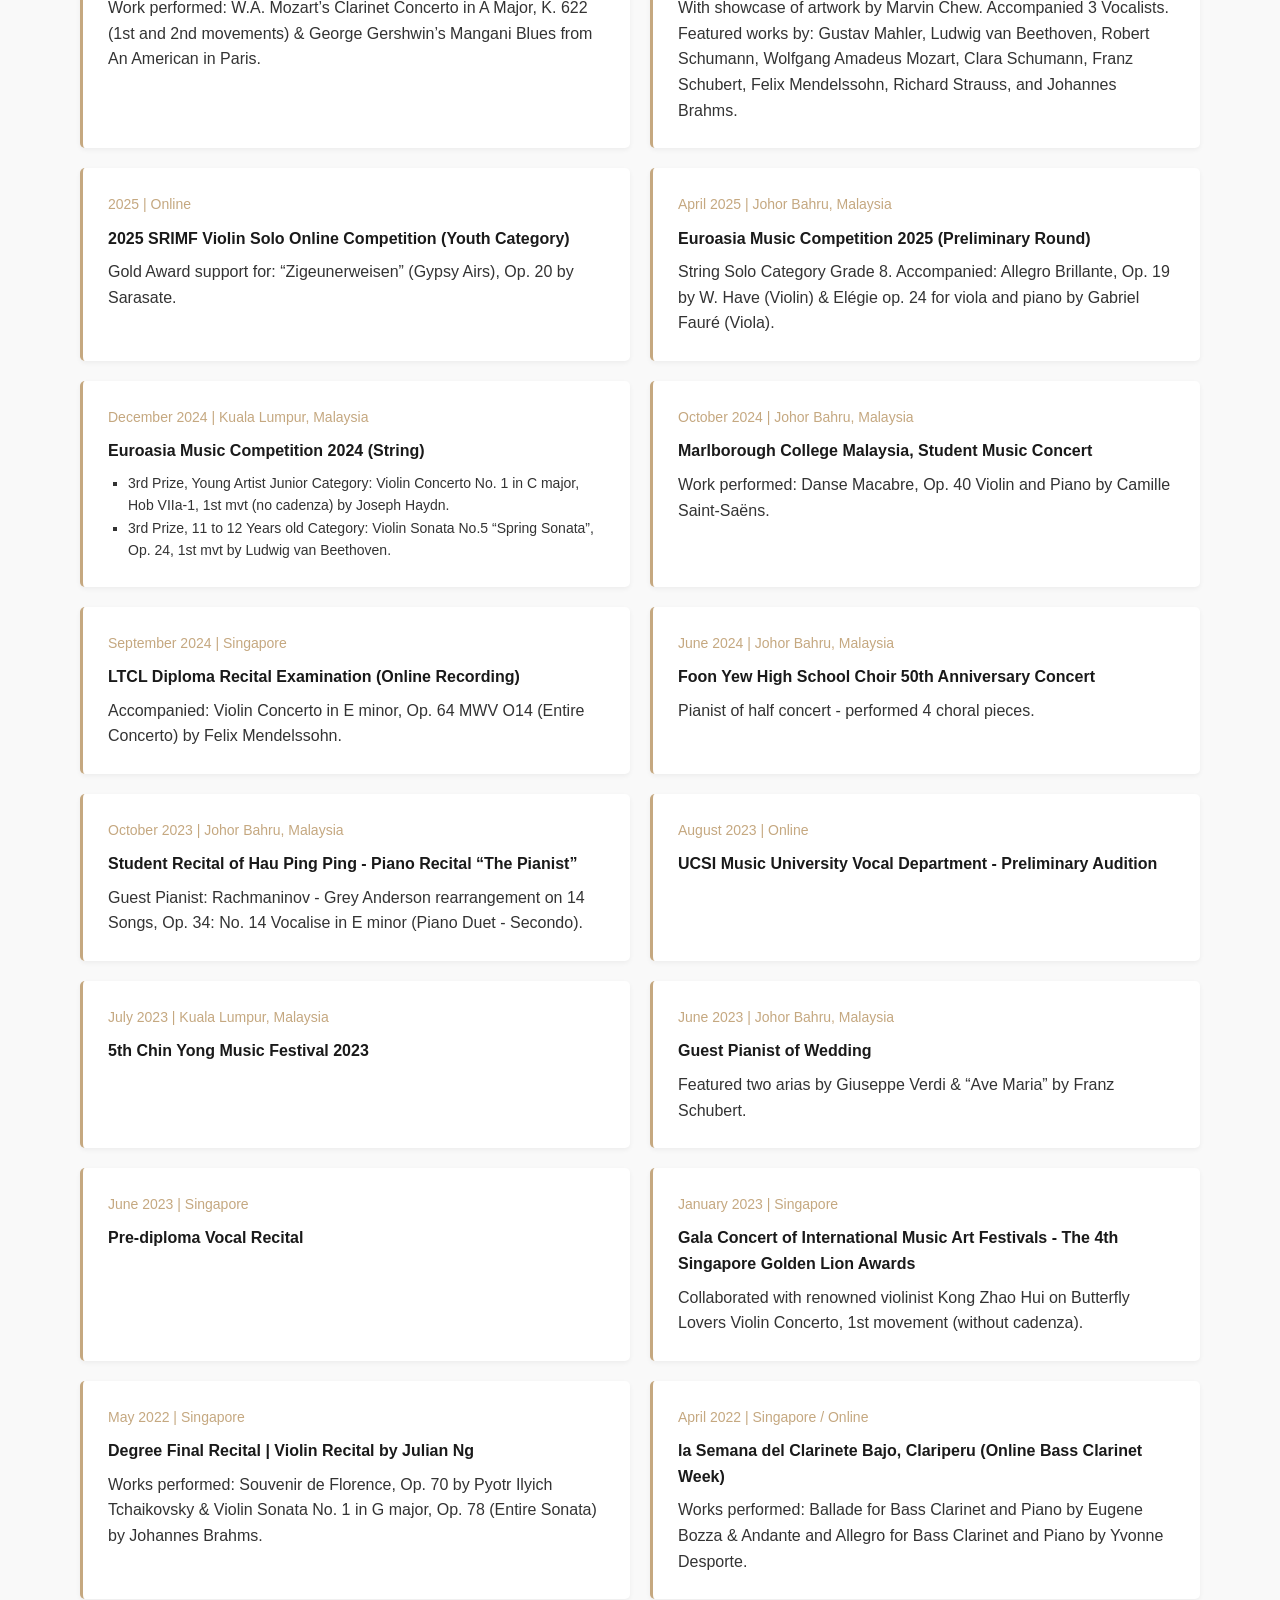
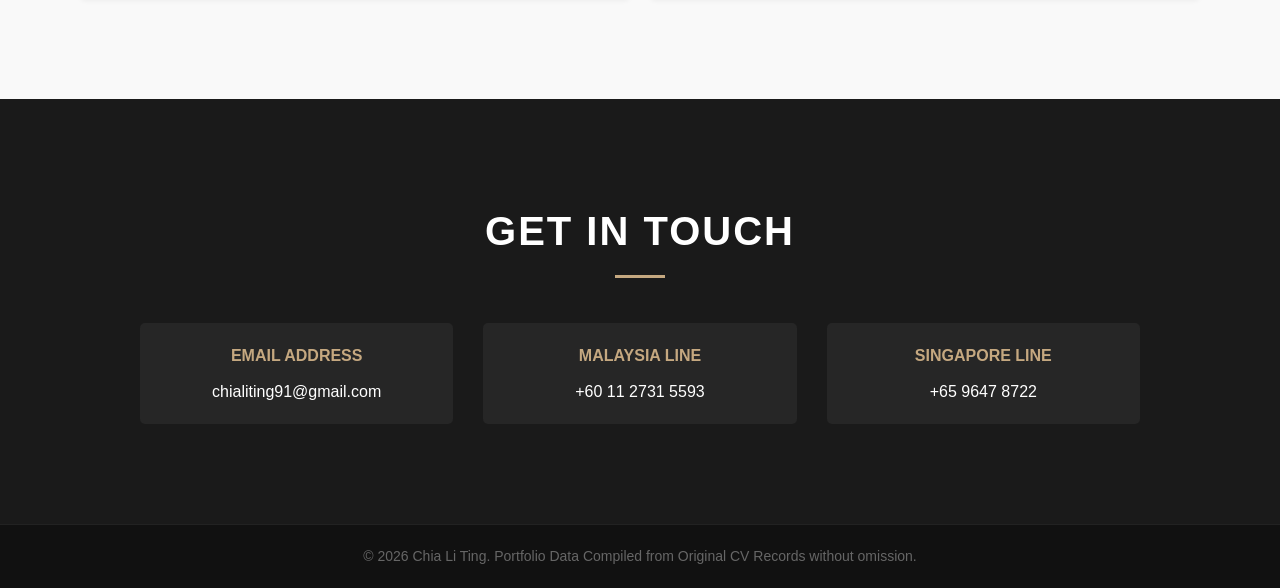
==== commit 672d83a9: "Update index.html" ====
--- a/index.html
+++ b/index.html
@@ -39,7 +39,7 @@
                     <div class="timeline-item">
                         <span class="time">2015 & 2018</span>
                         <h4>Benjamin Loh</h4>
-                        <p>University of Arts, Singapore - Royal College of Music, London</p>
+                        <p>University of the Arts Singapore - Royal College of Music, London</p>
                     </div>
                     <div class="timeline-item">
                         <span class="time">Feb - April 2018</span>
@@ -49,7 +49,7 @@
                     <div class="timeline-item">
                         <span class="time">2013 & 2014</span>
                         <h4>Boris Kraljevic</h4>
-                        <p>University of Arts, Singapore</p>
+                        <p>University of Arts Singapore - NAFA</p>
                     </div>
                 </div>
 
